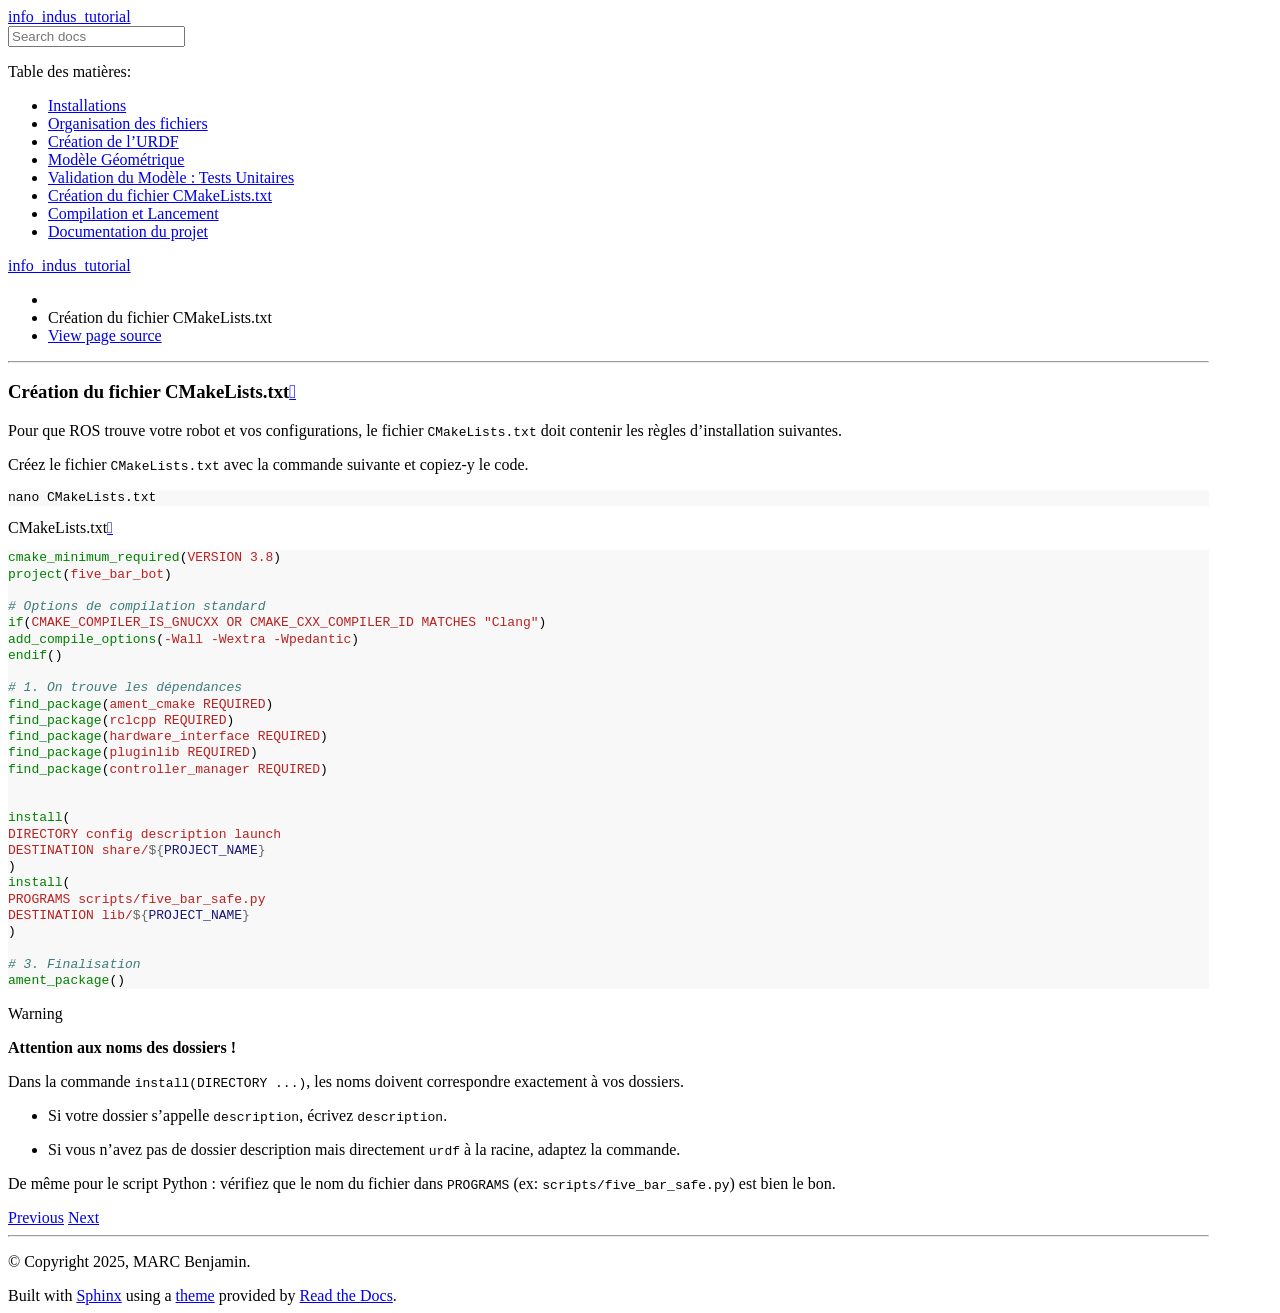
==== cmake.html @ c540a2cb "Update documentation" ====
<!DOCTYPE html>
<html class="writer-html5" lang="en" data-content_root="./">
<head>
  <meta charset="utf-8" /><meta name="viewport" content="width=device-width, initial-scale=1" />

  <meta name="viewport" content="width=device-width, initial-scale=1.0" />
  <title>Création du fichier CMakeLists.txt &mdash; info_indus_tutorial  documentation</title>
      <link rel="stylesheet" type="text/css" href="_static/pygments.css?v=b86133f3" />
      <link rel="stylesheet" type="text/css" href="_static/css/theme.css?v=e59714d7" />
      <link rel="stylesheet" type="text/css" href="_static/graphviz.css?v=4ae1632d" />
      <link rel="stylesheet" type="text/css" href="_static/copybutton.css?v=76b2166b" />
      <link rel="stylesheet" type="text/css" href="_static/sphinx-design.min.css?v=95c83b7e" />
      <link rel="stylesheet" type="text/css" href="_static/css/custom.css?v=814cb336" />

  
      <script src="_static/jquery.js?v=5d32c60e"></script>
      <script src="_static/_sphinx_javascript_frameworks_compat.js?v=2cd50e6c"></script>
      <script src="_static/documentation_options.js?v=5929fcd5"></script>
      <script src="_static/doctools.js?v=9bcbadda"></script>
      <script src="_static/sphinx_highlight.js?v=dc90522c"></script>
      <script src="_static/clipboard.min.js?v=a7894cd8"></script>
      <script src="_static/copybutton.js?v=30646c52"></script>
      <script src="_static/design-tabs.js?v=f930bc37"></script>
    <script src="_static/js/theme.js"></script>
    <link rel="index" title="Index" href="genindex.html" />
    <link rel="search" title="Search" href="search.html" />
    <link rel="next" title="Compilation et Lancement" href="compilation.html" />
    <link rel="prev" title="Validation du Modèle : Tests Unitaires" href="control.html" /> 
</head>

<body class="wy-body-for-nav"> 
  <div class="wy-grid-for-nav">
    <nav data-toggle="wy-nav-shift" class="wy-nav-side">
      <div class="wy-side-scroll">
        <div class="wy-side-nav-search" >

          
          
          <a href="index.html" class="icon icon-home">
            info_indus_tutorial
          </a>
<div role="search">
  <form id="rtd-search-form" class="wy-form" action="search.html" method="get">
    <input type="text" name="q" placeholder="Search docs" aria-label="Search docs" />
    <input type="hidden" name="check_keywords" value="yes" />
    <input type="hidden" name="area" value="default" />
  </form>
</div>
        </div><div class="wy-menu wy-menu-vertical" data-spy="affix" role="navigation" aria-label="Navigation menu">
              <p class="caption" role="heading"><span class="caption-text">Table des matières:</span></p>
<ul class="current">
<li class="toctree-l1"><a class="reference internal" href="installations.html">Installations</a></li>
<li class="toctree-l1"><a class="reference internal" href="organisation.html">Organisation des fichiers</a></li>
<li class="toctree-l1"><a class="reference internal" href="urdf.html">Création de l’URDF</a></li>
<li class="toctree-l1"><a class="reference internal" href="simulation.html">Modèle Géométrique</a></li>
<li class="toctree-l1"><a class="reference internal" href="control.html">Validation du Modèle : Tests Unitaires</a></li>
<li class="toctree-l1 current"><a class="current reference internal" href="#">Création du fichier CMakeLists.txt</a></li>
<li class="toctree-l1"><a class="reference internal" href="compilation.html">Compilation et Lancement</a></li>
<li class="toctree-l1"><a class="reference internal" href="contribuer.html">Documentation du projet</a></li>
</ul>

        </div>
      </div>
    </nav>

    <section data-toggle="wy-nav-shift" class="wy-nav-content-wrap"><nav class="wy-nav-top" aria-label="Mobile navigation menu" >
          <i data-toggle="wy-nav-top" class="fa fa-bars"></i>
          <a href="index.html">info_indus_tutorial</a>
      </nav>

      <div class="wy-nav-content">
        <div class="rst-content">
          <div role="navigation" aria-label="Page navigation">
  <ul class="wy-breadcrumbs">
      <li><a href="index.html" class="icon icon-home" aria-label="Home"></a></li>
      <li class="breadcrumb-item active">Création du fichier CMakeLists.txt</li>
      <li class="wy-breadcrumbs-aside">
            <a href="_sources/cmake.rst.txt" rel="nofollow"> View page source</a>
      </li>
  </ul>
  <hr/>
</div>
          <div role="main" class="document" itemscope="itemscope" itemtype="http://schema.org/Article">
           <div itemprop="articleBody">
             
  <section id="creation-du-fichier-cmakelists-txt">
<h1>Création du fichier CMakeLists.txt<a class="headerlink" href="#creation-du-fichier-cmakelists-txt" title="Link to this heading"></a></h1>
<p>Pour que ROS trouve votre robot et vos configurations, le fichier <code class="docutils literal notranslate"><span class="pre">CMakeLists.txt</span></code> doit contenir les règles d’installation suivantes.</p>
<p>Créez le fichier <code class="docutils literal notranslate"><span class="pre">CMakeLists.txt</span></code> avec la commande suivante et copiez-y le code.</p>
<div class="highlight-bash notranslate"><div class="highlight"><pre><span></span>nano<span class="w"> </span>CMakeLists.txt
</pre></div>
</div>
<div class="literal-block-wrapper docutils container" id="id1">
<div class="code-block-caption"><span class="caption-text">CMakeLists.txt</span><a class="headerlink" href="#id1" title="Link to this code"></a></div>
<div class="highlight-cmake notranslate"><div class="highlight"><pre><span></span><span class="nb">cmake_minimum_required</span><span class="p">(</span><span class="s">VERSION</span><span class="w"> </span><span class="s">3.8</span><span class="p">)</span>
<span class="nb">project</span><span class="p">(</span><span class="s">five_bar_bot</span><span class="p">)</span>

<span class="c"># Options de compilation standard</span>
<span class="nb">if</span><span class="p">(</span><span class="s">CMAKE_COMPILER_IS_GNUCXX</span><span class="w"> </span><span class="s">OR</span><span class="w"> </span><span class="s">CMAKE_CXX_COMPILER_ID</span><span class="w"> </span><span class="s">MATCHES</span><span class="w"> </span><span class="s2">&quot;Clang&quot;</span><span class="p">)</span>
<span class="nb">add_compile_options</span><span class="p">(</span><span class="s">-Wall</span><span class="w"> </span><span class="s">-Wextra</span><span class="w"> </span><span class="s">-Wpedantic</span><span class="p">)</span>
<span class="nb">endif</span><span class="p">()</span>

<span class="c"># 1. On trouve les dépendances</span>
<span class="nb">find_package</span><span class="p">(</span><span class="s">ament_cmake</span><span class="w"> </span><span class="s">REQUIRED</span><span class="p">)</span>
<span class="nb">find_package</span><span class="p">(</span><span class="s">rclcpp</span><span class="w"> </span><span class="s">REQUIRED</span><span class="p">)</span>
<span class="nb">find_package</span><span class="p">(</span><span class="s">hardware_interface</span><span class="w"> </span><span class="s">REQUIRED</span><span class="p">)</span>
<span class="nb">find_package</span><span class="p">(</span><span class="s">pluginlib</span><span class="w"> </span><span class="s">REQUIRED</span><span class="p">)</span>
<span class="nb">find_package</span><span class="p">(</span><span class="s">controller_manager</span><span class="w"> </span><span class="s">REQUIRED</span><span class="p">)</span>


<span class="nb">install</span><span class="p">(</span>
<span class="s">DIRECTORY</span><span class="w"> </span><span class="s">config</span><span class="w"> </span><span class="s">description</span><span class="w"> </span><span class="s">launch</span>
<span class="s">DESTINATION</span><span class="w"> </span><span class="s">share/</span><span class="o">${</span><span class="nv">PROJECT_NAME</span><span class="o">}</span>
<span class="p">)</span>
<span class="nb">install</span><span class="p">(</span>
<span class="s">PROGRAMS</span><span class="w"> </span><span class="s">scripts/five_bar_safe.py</span>
<span class="s">DESTINATION</span><span class="w"> </span><span class="s">lib/</span><span class="o">${</span><span class="nv">PROJECT_NAME</span><span class="o">}</span>
<span class="p">)</span>

<span class="c"># 3. Finalisation</span>
<span class="nb">ament_package</span><span class="p">()</span>
</pre></div>
</div>
</div>
<div class="admonition warning">
<p class="admonition-title">Warning</p>
<p><strong>Attention aux noms des dossiers !</strong></p>
<p>Dans la commande <code class="docutils literal notranslate"><span class="pre">install(DIRECTORY</span> <span class="pre">...)</span></code>, les noms doivent correspondre exactement à vos dossiers.</p>
<ul class="simple">
<li><p>Si votre dossier s’appelle <code class="docutils literal notranslate"><span class="pre">description</span></code>, écrivez <code class="docutils literal notranslate"><span class="pre">description</span></code>.</p></li>
<li><p>Si vous n’avez pas de dossier description mais directement <code class="docutils literal notranslate"><span class="pre">urdf</span></code> à la racine, adaptez la commande.</p></li>
</ul>
<p>De même pour le script Python : vérifiez que le nom du fichier dans <code class="docutils literal notranslate"><span class="pre">PROGRAMS</span></code> (ex: <code class="docutils literal notranslate"><span class="pre">scripts/five_bar_safe.py</span></code>) est bien le bon.</p>
</div>
</section>


           </div>
          </div>
          <footer><div class="rst-footer-buttons" role="navigation" aria-label="Footer">
        <a href="control.html" class="btn btn-neutral float-left" title="Validation du Modèle : Tests Unitaires" accesskey="p" rel="prev"><span class="fa fa-arrow-circle-left" aria-hidden="true"></span> Previous</a>
        <a href="compilation.html" class="btn btn-neutral float-right" title="Compilation et Lancement" accesskey="n" rel="next">Next <span class="fa fa-arrow-circle-right" aria-hidden="true"></span></a>
    </div>

  <hr/>

  <div role="contentinfo">
    <p>&#169; Copyright 2025, MARC Benjamin.</p>
  </div>

  Built with <a href="https://www.sphinx-doc.org/">Sphinx</a> using a
    <a href="https://github.com/readthedocs/sphinx_rtd_theme">theme</a>
    provided by <a href="https://readthedocs.org">Read the Docs</a>.
   

</footer>
        </div>
      </div>
    </section>
  </div>
  <script>
      jQuery(function () {
          SphinxRtdTheme.Navigation.enable(true);
      });
  </script> 

</body>
</html>
---- _static/pygments.css ----
pre { line-height: 125%; }
td.linenos .normal { color: inherit; background-color: transparent; padding-left: 5px; padding-right: 5px; }
span.linenos { color: inherit; background-color: transparent; padding-left: 5px; padding-right: 5px; }
td.linenos .special { color: #000000; background-color: #ffffc0; padding-left: 5px; padding-right: 5px; }
span.linenos.special { color: #000000; background-color: #ffffc0; padding-left: 5px; padding-right: 5px; }
.highlight .hll { background-color: #ffffcc }
.highlight { background: #f8f8f8; }
.highlight .c { color: #3D7B7B; font-style: italic } /* Comment */
.highlight .err { border: 1px solid #F00 } /* Error */
.highlight .k { color: #008000; font-weight: bold } /* Keyword */
.highlight .o { color: #666 } /* Operator */
.highlight .ch { color: #3D7B7B; font-style: italic } /* Comment.Hashbang */
.highlight .cm { color: #3D7B7B; font-style: italic } /* Comment.Multiline */
.highlight .cp { color: #9C6500 } /* Comment.Preproc */
.highlight .cpf { color: #3D7B7B; font-style: italic } /* Comment.PreprocFile */
.highlight .c1 { color: #3D7B7B; font-style: italic } /* Comment.Single */
.highlight .cs { color: #3D7B7B; font-style: italic } /* Comment.Special */
.highlight .gd { color: #A00000 } /* Generic.Deleted */
.highlight .ge { font-style: italic } /* Generic.Emph */
.highlight .ges { font-weight: bold; font-style: italic } /* Generic.EmphStrong */
.highlight .gr { color: #E40000 } /* Generic.Error */
.highlight .gh { color: #000080; font-weight: bold } /* Generic.Heading */
.highlight .gi { color: #008400 } /* Generic.Inserted */
.highlight .go { color: #717171 } /* Generic.Output */
.highlight .gp { color: #000080; font-weight: bold } /* Generic.Prompt */
.highlight .gs { font-weight: bold } /* Generic.Strong */
.highlight .gu { color: #800080; font-weight: bold } /* Generic.Subheading */
.highlight .gt { color: #04D } /* Generic.Traceback */
.highlight .kc { color: #008000; font-weight: bold } /* Keyword.Constant */
.highlight .kd { color: #008000; font-weight: bold } /* Keyword.Declaration */
.highlight .kn { color: #008000; font-weight: bold } /* Keyword.Namespace */
.highlight .kp { color: #008000 } /* Keyword.Pseudo */
.highlight .kr { color: #008000; font-weight: bold } /* Keyword.Reserved */
.highlight .kt { color: #B00040 } /* Keyword.Type */
.highlight .m { color: #666 } /* Literal.Number */
.highlight .s { color: #BA2121 } /* Literal.String */
.highlight .na { color: #687822 } /* Name.Attribute */
.highlight .nb { color: #008000 } /* Name.Builtin */
.highlight .nc { color: #00F; font-weight: bold } /* Name.Class */
.highlight .no { color: #800 } /* Name.Constant */
.highlight .nd { color: #A2F } /* Name.Decorator */
.highlight .ni { color: #717171; font-weight: bold } /* Name.Entity */
.highlight .ne { color: #CB3F38; font-weight: bold } /* Name.Exception */
.highlight .nf { color: #00F } /* Name.Function */
.highlight .nl { color: #767600 } /* Name.Label */
.highlight .nn { color: #00F; font-weight: bold } /* Name.Namespace */
.highlight .nt { color: #008000; font-weight: bold } /* Name.Tag */
.highlight .nv { color: #19177C } /* Name.Variable */
.highlight .ow { color: #A2F; font-weight: bold } /* Operator.Word */
.highlight .w { color: #BBB } /* Text.Whitespace */
.highlight .mb { color: #666 } /* Literal.Number.Bin */
.highlight .mf { color: #666 } /* Literal.Number.Float */
.highlight .mh { color: #666 } /* Literal.Number.Hex */
.highlight .mi { color: #666 } /* Literal.Number.Integer */
.highlight .mo { color: #666 } /* Literal.Number.Oct */
.highlight .sa { color: #BA2121 } /* Literal.String.Affix */
.highlight .sb { color: #BA2121 } /* Literal.String.Backtick */
.highlight .sc { color: #BA2121 } /* Literal.String.Char */
.highlight .dl { color: #BA2121 } /* Literal.String.Delimiter */
.highlight .sd { color: #BA2121; font-style: italic } /* Literal.String.Doc */
.highlight .s2 { color: #BA2121 } /* Literal.String.Double */
.highlight .se { color: #AA5D1F; font-weight: bold } /* Literal.String.Escape */
.highlight .sh { color: #BA2121 } /* Literal.String.Heredoc */
.highlight .si { color: #A45A77; font-weight: bold } /* Literal.String.Interpol */
.highlight .sx { color: #008000 } /* Literal.String.Other */
.highlight .sr { color: #A45A77 } /* Literal.String.Regex */
.highlight .s1 { color: #BA2121 } /* Literal.String.Single */
.highlight .ss { color: #19177C } /* Literal.String.Symbol */
.highlight .bp { color: #008000 } /* Name.Builtin.Pseudo */
.highlight .fm { color: #00F } /* Name.Function.Magic */
.highlight .vc { color: #19177C } /* Name.Variable.Class */
.highlight .vg { color: #19177C } /* Name.Variable.Global */
.highlight .vi { color: #19177C } /* Name.Variable.Instance */
.highlight .vm { color: #19177C } /* Name.Variable.Magic */
.highlight .il { color: #666 } /* Literal.Number.Integer.Long */
---- _static/graphviz.css ----
/*
 * Sphinx stylesheet -- graphviz extension.
 */

img.graphviz {
    border: 0;
    max-width: 100%;
}

object.graphviz {
    max-width: 100%;
}
---- _static/copybutton.css ----
/* Copy buttons */
button.copybtn {
    position: absolute;
    display: flex;
    top: .3em;
    right: .3em;
    width: 1.7em;
    height: 1.7em;
	opacity: 0;
    transition: opacity 0.3s, border .3s, background-color .3s;
    user-select: none;
    padding: 0;
    border: none;
    outline: none;
    border-radius: 0.4em;
    /* The colors that GitHub uses */
    border: #1b1f2426 1px solid;
    background-color: #f6f8fa;
    color: #57606a;
}

button.copybtn.success {
    border-color: #22863a;
    color: #22863a;
}

button.copybtn svg {
    stroke: currentColor;
    width: 1.5em;
    height: 1.5em;
    padding: 0.1em;
}

div.highlight  {
    position: relative;
}

/* Show the copybutton */
.highlight:hover button.copybtn, button.copybtn.success {
	opacity: 1;
}

.highlight button.copybtn:hover {
    background-color: rgb(235, 235, 235);
}

.highlight button.copybtn:active {
    background-color: rgb(187, 187, 187);
}

/**
 * A minimal CSS-only tooltip copied from:
 *   https://codepen.io/mildrenben/pen/rVBrpK
 *
 * To use, write HTML like the following:
 *
 * <p class="o-tooltip--left" data-tooltip="Hey">Short</p>
 */
 .o-tooltip--left {
  position: relative;
 }

 .o-tooltip--left:after {
    opacity: 0;
    visibility: hidden;
    position: absolute;
    content: attr(data-tooltip);
    padding: .2em;
    font-size: .8em;
    left: -.2em;
    background: grey;
    color: white;
    white-space: nowrap;
    z-index: 2;
    border-radius: 2px;
    transform: translateX(-102%) translateY(0);
    transition: opacity 0.2s cubic-bezier(0.64, 0.09, 0.08, 1), transform 0.2s cubic-bezier(0.64, 0.09, 0.08, 1);
}

.o-tooltip--left:hover:after {
    display: block;
    opacity: 1;
    visibility: visible;
    transform: translateX(-100%) translateY(0);
    transition: opacity 0.2s cubic-bezier(0.64, 0.09, 0.08, 1), transform 0.2s cubic-bezier(0.64, 0.09, 0.08, 1);
    transition-delay: .5s;
}

/* By default the copy button shouldn't show up when printing a page */
@media print {
    button.copybtn {
        display: none;
    }
}
---- _static/css/custom.css ----
/* Force line wraping in code instead of horizontal scrolling */
pre {
    white-space: pre-wrap !important;
    word-break: break-all;
}

/* Add the possibility to underline text */
.underline {
    text-decoration: underline;
}

/* This allows the content to use most of the screen */
@media (min-width: 1200px) {
    .wy-nav-content {
        max-width: 95%;
        /* This allows the content to use most of the screen */
    }
}

/** Allow caption from toctree to wrap nicely in sidebar */
.wy-menu .caption-text {
    white-space: normal;
    word-wrap: break-word;
    overflow-wrap: break-word;
    line-height: 1.1;
    /* Increase line height to prevent overlap */
    display: block;
    /* Ensure the element takes up full width */
}
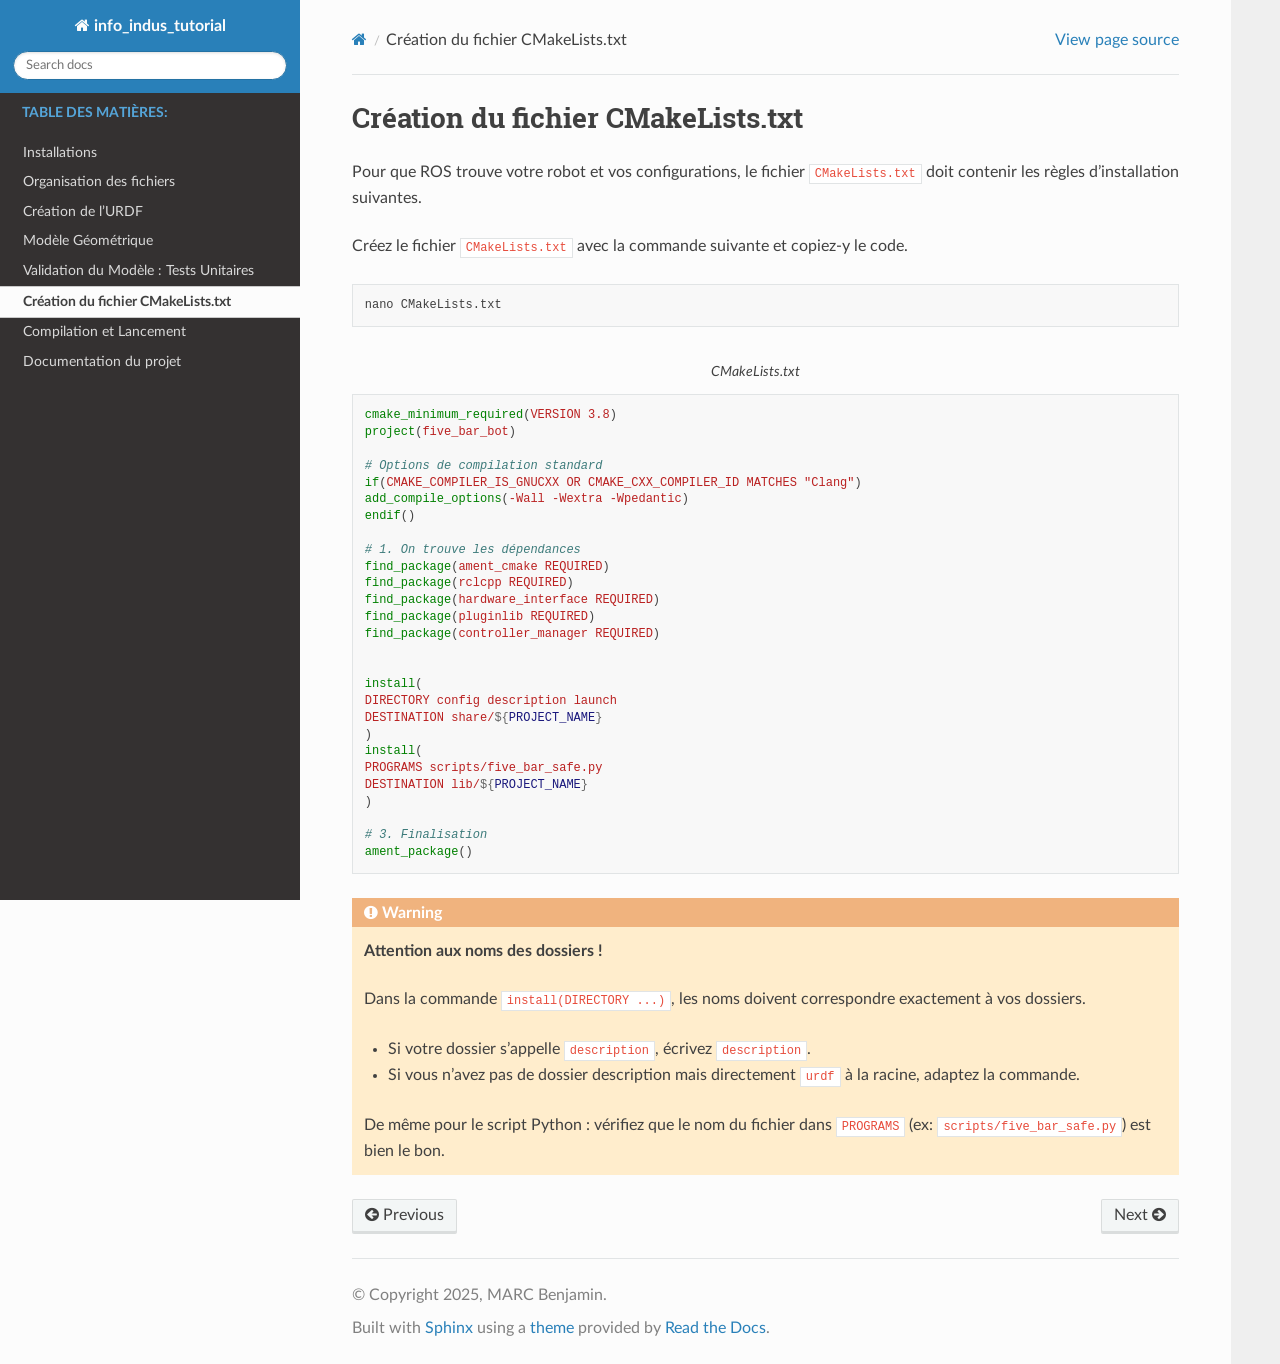
==== commit f1e3132e: "Update documentation" ====
--- a/cmake.html
+++ b/cmake.html
@@ -8,7 +8,7 @@
   <meta name="viewport" content="width=device-width, initial-scale=1.0" />
   <title>Création du fichier CMakeLists.txt &mdash; info_indus_tutorial  documentation</title>
       <link rel="stylesheet" type="text/css" href="_static/pygments.css?v=b86133f3" />
-      <link rel="stylesheet" type="text/css" href="_static/css/theme.css?v=e59714d7" />
+      <link rel="stylesheet" type="text/css" href="_static/css/theme.css?v=9edc463e" />
       <link rel="stylesheet" type="text/css" href="_static/graphviz.css?v=4ae1632d" />
       <link rel="stylesheet" type="text/css" href="_static/copybutton.css?v=76b2166b" />
       <link rel="stylesheet" type="text/css" href="_static/sphinx-design.min.css?v=95c83b7e" />
--- a/_static/css/theme.css
+++ b/_static/css/theme.css
@@ -0,0 +1,4 @@
+html{box-sizing:border-box}*,:after,:before{box-sizing:inherit}article,aside,details,figcaption,figure,footer,header,hgroup,nav,section{display:block}audio,canvas,video{display:inline-block;*display:inline;*zoom:1}[hidden],audio:not([controls]){display:none}*{-webkit-box-sizing:border-box;-moz-box-sizing:border-box;box-sizing:border-box}html{font-size:100%;-webkit-text-size-adjust:100%;-ms-text-size-adjust:100%}body{margin:0}a:active,a:hover{outline:0}abbr[title]{border-bottom:1px dotted}b,strong{font-weight:700}blockquote{margin:0}dfn{font-style:italic}ins{background:#ff9;text-decoration:none}ins,mark{color:#000}mark{background:#ff0;font-style:italic;font-weight:700}.rst-content code,.rst-content tt,code,kbd,pre,samp{font-family:monospace,serif;_font-family:courier new,monospace;font-size:1em}pre{white-space:pre}q{quotes:none}q:after,q:before{content:"";content:none}small{font-size:85%}sub,sup{font-size:75%;line-height:0;position:relative;vertical-align:baseline}sup{top:-.5em}sub{bottom:-.25em}dl,ol,ul{margin:0;padding:0;list-style:none;list-style-image:none}li{list-style:none}dd{margin:0}img{border:0;-ms-interpolation-mode:bicubic;vertical-align:middle;max-width:100%}svg:not(:root){overflow:hidden}figure,form{margin:0}label{cursor:pointer}button,input,select,textarea{font-size:100%;margin:0;vertical-align:baseline;*vertical-align:middle}button,input{line-height:normal}button,input[type=button],input[type=reset],input[type=submit]{cursor:pointer;-webkit-appearance:button;*overflow:visible}button[disabled],input[disabled]{cursor:default}input[type=search]{-webkit-appearance:textfield;-moz-box-sizing:content-box;-webkit-box-sizing:content-box;box-sizing:content-box}textarea{resize:vertical}table{border-collapse:collapse;border-spacing:0}td{vertical-align:top}.chromeframe{margin:.2em 0;background:#ccc;color:#000;padding:.2em 0}.ir{display:block;border:0;text-indent:-999em;overflow:hidden;background-color:transparent;background-repeat:no-repeat;text-align:left;direction:ltr;*line-height:0}.ir br{display:none}.hidden{display:none!important;visibility:hidden}.visuallyhidden{border:0;clip:rect(0 0 0 0);height:1px;margin:-1px;overflow:hidden;padding:0;position:absolute;width:1px}.visuallyhidden.focusable:active,.visuallyhidden.focusable:focus{clip:auto;height:auto;margin:0;overflow:visible;position:static;width:auto}.invisible{visibility:hidden}.relative{position:relative}big,small{font-size:100%}@media print{body,html,section{background:none!important}*{box-shadow:none!important;text-shadow:none!important;filter:none!important;-ms-filter:none!important}a,a:visited{text-decoration:underline}.ir a:after,a[href^="#"]:after,a[href^="javascript:"]:after{content:""}blockquote,pre{page-break-inside:avoid}thead{display:table-header-group}img,tr{page-break-inside:avoid}img{max-width:100%!important}@page{margin:.5cm}.rst-content .toctree-wrapper>p.caption,h2,h3,p{orphans:3;widows:3}.rst-content .toctree-wrapper>p.caption,h2,h3{page-break-after:avoid}}.btn,.fa:before,.icon:before,.rst-content .admonition,.rst-content .admonition-title:before,.rst-content .admonition-todo,.rst-content .attention,.rst-content .caution,.rst-content .code-block-caption .headerlink:before,.rst-content .danger,.rst-content .eqno .headerlink:before,.rst-content .error,.rst-content .hint,.rst-content .important,.rst-content .note,.rst-content .seealso,.rst-content .tip,.rst-content .warning,.rst-content code.download span:first-child:before,.rst-content dl dt .headerlink:before,.rst-content h1 .headerlink:before,.rst-content h2 .headerlink:before,.rst-content h3 .headerlink:before,.rst-content h4 .headerlink:before,.rst-content h5 .headerlink:before,.rst-content h6 .headerlink:before,.rst-content p.caption .headerlink:before,.rst-content p .headerlink:before,.rst-content table>caption .headerlink:before,.rst-content tt.download span:first-child:before,.wy-alert,.wy-dropdown .caret:before,.wy-inline-validate.wy-inline-validate-danger .wy-input-context:before,.wy-inline-validate.wy-inline-validate-info .wy-input-context:before,.wy-inline-validate.wy-inline-validate-success .wy-input-context:before,.wy-inline-validate.wy-inline-validate-warning .wy-input-context:before,.wy-menu-vertical li.current>a button.toctree-expand:before,.wy-menu-vertical li.on a button.toctree-expand:before,.wy-menu-vertical li button.toctree-expand:before,input[type=color],input[type=date],input[type=datetime-local],input[type=datetime],input[type=email],input[type=month],input[type=number],input[type=password],input[type=search],input[type=tel],input[type=text],input[type=time],input[type=url],input[type=week],select,textarea{-webkit-font-smoothing:antialiased}.clearfix{*zoom:1}.clearfix:after,.clearfix:before{display:table;content:""}.clearfix:after{clear:both}/*!
+ *  Font Awesome 4.7.0 by @davegandy - http://fontawesome.io - @fontawesome
+ *  License - http://fontawesome.io/license (Font: SIL OFL 1.1, CSS: MIT License)
+ */@font-face{font-family:FontAwesome;src:url(fonts/fontawesome-webfont.eot?674f50d287a8c48dc19ba404d20fe713);src:url(fonts/fontawesome-webfont.eot?674f50d287a8c48dc19ba404d20fe713?#iefix&v=4.7.0) format("embedded-opentype"),url(fonts/fontawesome-webfont.woff2?af7ae505a9eed503f8b8e6982036873e) format("woff2"),url(fonts/fontawesome-webfont.woff?fee66e712a8a08eef5805a46892932ad) format("woff"),url(fonts/fontawesome-webfont.ttf?b06871f281fee6b241d60582ae9369b9) format("truetype"),url(fonts/fontawesome-webfont.svg?912ec66d7572ff821749319396470bde#fontawesomeregular) format("svg");font-weight:400;font-style:normal}.fa,.icon,.rst-content .admonition-title,.rst-content .code-block-caption .headerlink,.rst-content .eqno .headerlink,.rst-content code.download span:first-child,.rst-content dl dt .headerlink,.rst-content h1 .headerlink,.rst-content h2 .headerlink,.rst-content h3 .headerlink,.rst-content h4 .headerlink,.rst-content h5 .headerlink,.rst-content h6 .headerlink,.rst-content p.caption .headerlink,.rst-content p .headerlink,.rst-content table>caption .headerlink,.rst-content tt.download span:first-child,.wy-menu-vertical li.current>a button.toctree-expand,.wy-menu-vertical li.on a button.toctree-expand,.wy-menu-vertical li button.toctree-expand{display:inline-block;font:normal normal normal 14px/1 FontAwesome;font-size:inherit;text-rendering:auto;-webkit-font-smoothing:antialiased;-moz-osx-font-smoothing:grayscale}.fa-lg{font-size:1.33333em;line-height:.75em;vertical-align:-15%}.fa-2x{font-size:2em}.fa-3x{font-size:3em}.fa-4x{font-size:4em}.fa-5x{font-size:5em}.fa-fw{width:1.28571em;text-align:center}.fa-ul{padding-left:0;margin-left:2.14286em;list-style-type:none}.fa-ul>li{position:relative}.fa-li{position:absolute;left:-2.14286em;width:2.14286em;top:.14286em;text-align:center}.fa-li.fa-lg{left:-1.85714em}.fa-border{padding:.2em .25em .15em;border:.08em solid #eee;border-radius:.1em}.fa-pull-left{float:left}.fa-pull-right{float:right}.fa-pull-left.icon,.fa.fa-pull-left,.rst-content .code-block-caption .fa-pull-left.headerlink,.rst-content .eqno .fa-pull-left.headerlink,.rst-content .fa-pull-left.admonition-title,.rst-content code.download span.fa-pull-left:first-child,.rst-content dl dt .fa-pull-left.headerlink,.rst-content h1 .fa-pull-left.headerlink,.rst-content h2 .fa-pull-left.headerlink,.rst-content h3 .fa-pull-left.headerlink,.rst-content h4 .fa-pull-left.headerlink,.rst-content h5 .fa-pull-left.headerlink,.rst-content h6 .fa-pull-left.headerlink,.rst-content p .fa-pull-left.headerlink,.rst-content table>caption .fa-pull-left.headerlink,.rst-content tt.download span.fa-pull-left:first-child,.wy-menu-vertical li.current>a button.fa-pull-left.toctree-expand,.wy-menu-vertical li.on a button.fa-pull-left.toctree-expand,.wy-menu-vertical li button.fa-pull-left.toctree-expand{margin-right:.3em}.fa-pull-right.icon,.fa.fa-pull-right,.rst-content .code-block-caption .fa-pull-right.headerlink,.rst-content .eqno .fa-pull-right.headerlink,.rst-content .fa-pull-right.admonition-title,.rst-content code.download span.fa-pull-right:first-child,.rst-content dl dt .fa-pull-right.headerlink,.rst-content h1 .fa-pull-right.headerlink,.rst-content h2 .fa-pull-right.headerlink,.rst-content h3 .fa-pull-right.headerlink,.rst-content h4 .fa-pull-right.headerlink,.rst-content h5 .fa-pull-right.headerlink,.rst-content h6 .fa-pull-right.headerlink,.rst-content p .fa-pull-right.headerlink,.rst-content table>caption .fa-pull-right.headerlink,.rst-content tt.download span.fa-pull-right:first-child,.wy-menu-vertical li.current>a button.fa-pull-right.toctree-expand,.wy-menu-vertical li.on a button.fa-pull-right.toctree-expand,.wy-menu-vertical li button.fa-pull-right.toctree-expand{margin-left:.3em}.pull-right{float:right}.pull-left{float:left}.fa.pull-left,.pull-left.icon,.rst-content .code-block-caption .pull-left.headerlink,.rst-content .eqno .pull-left.headerlink,.rst-content .pull-left.admonition-title,.rst-content code.download span.pull-left:first-child,.rst-content dl dt .pull-left.headerlink,.rst-content h1 .pull-left.headerlink,.rst-content h2 .pull-left.headerlink,.rst-content h3 .pull-left.headerlink,.rst-content h4 .pull-left.headerlink,.rst-content h5 .pull-left.headerlink,.rst-content h6 .pull-left.headerlink,.rst-content p .pull-left.headerlink,.rst-content table>caption .pull-left.headerlink,.rst-content tt.download span.pull-left:first-child,.wy-menu-vertical li.current>a button.pull-left.toctree-expand,.wy-menu-vertical li.on a button.pull-left.toctree-expand,.wy-menu-vertical li button.pull-left.toctree-expand{margin-right:.3em}.fa.pull-right,.pull-right.icon,.rst-content .code-block-caption .pull-right.headerlink,.rst-content .eqno .pull-right.headerlink,.rst-content .pull-right.admonition-title,.rst-content code.download span.pull-right:first-child,.rst-content dl dt .pull-right.headerlink,.rst-content h1 .pull-right.headerlink,.rst-content h2 .pull-right.headerlink,.rst-content h3 .pull-right.headerlink,.rst-content h4 .pull-right.headerlink,.rst-content h5 .pull-right.headerlink,.rst-content h6 .pull-right.headerlink,.rst-content p .pull-right.headerlink,.rst-content table>caption .pull-right.headerlink,.rst-content tt.download span.pull-right:first-child,.wy-menu-vertical li.current>a button.pull-right.toctree-expand,.wy-menu-vertical li.on a button.pull-right.toctree-expand,.wy-menu-vertical li button.pull-right.toctree-expand{margin-left:.3em}.fa-spin{-webkit-animation:fa-spin 2s linear infinite;animation:fa-spin 2s linear infinite}.fa-pulse{-webkit-animation:fa-spin 1s steps(8) infinite;animation:fa-spin 1s steps(8) infinite}@-webkit-keyframes fa-spin{0%{-webkit-transform:rotate(0deg);transform:rotate(0deg)}to{-webkit-transform:rotate(359deg);transform:rotate(359deg)}}@keyframes fa-spin{0%{-webkit-transform:rotate(0deg);transform:rotate(0deg)}to{-webkit-transform:rotate(359deg);transform:rotate(359deg)}}.fa-rotate-90{-ms-filter:"progid:DXImageTransform.Microsoft.BasicImage(rotation=1)";-webkit-transform:rotate(90deg);-ms-transform:rotate(90deg);transform:rotate(90deg)}.fa-rotate-180{-ms-filter:"progid:DXImageTransform.Microsoft.BasicImage(rotation=2)";-webkit-transform:rotate(180deg);-ms-transform:rotate(180deg);transform:rotate(180deg)}.fa-rotate-270{-ms-filter:"progid:DXImageTransform.Microsoft.BasicImage(rotation=3)";-webkit-transform:rotate(270deg);-ms-transform:rotate(270deg);transform:rotate(270deg)}.fa-flip-horizontal{-ms-filter:"progid:DXImageTransform.Microsoft.BasicImage(rotation=0, mirror=1)";-webkit-transform:scaleX(-1);-ms-transform:scaleX(-1);transform:scaleX(-1)}.fa-flip-vertical{-ms-filter:"progid:DXImageTransform.Microsoft.BasicImage(rotation=2, mirror=1)";-webkit-transform:scaleY(-1);-ms-transform:scaleY(-1);transform:scaleY(-1)}:root .fa-flip-horizontal,:root .fa-flip-vertical,:root .fa-rotate-90,:root .fa-rotate-180,:root .fa-rotate-270{filter:none}.fa-stack{position:relative;display:inline-block;width:2em;height:2em;line-height:2em;vertical-align:middle}.fa-stack-1x,.fa-stack-2x{position:absolute;left:0;width:100%;text-align:center}.fa-stack-1x{line-height:inherit}.fa-stack-2x{font-size:2em}.fa-inverse{color:#fff}.fa-glass:before{content:""}.fa-music:before{content:""}.fa-search:before,.icon-search:before{content:""}.fa-envelope-o:before{content:""}.fa-heart:before{content:""}.fa-star:before{content:""}.fa-star-o:before{content:""}.fa-user:before{content:""}.fa-film:before{content:""}.fa-th-large:before{content:""}.fa-th:before{content:""}.fa-th-list:before{content:""}.fa-check:before{content:""}.fa-close:before,.fa-remove:before,.fa-times:before{content:""}.fa-search-plus:before{content:""}.fa-search-minus:before{content:""}.fa-power-off:before{content:""}.fa-signal:before{content:""}.fa-cog:before,.fa-gear:before{content:""}.fa-trash-o:before{content:""}.fa-home:before,.icon-home:before{content:""}.fa-file-o:before{content:""}.fa-clock-o:before{content:""}.fa-road:before{content:""}.fa-download:before,.rst-content code.download span:first-child:before,.rst-content tt.download span:first-child:before{content:""}.fa-arrow-circle-o-down:before{content:""}.fa-arrow-circle-o-up:before{content:""}.fa-inbox:before{content:""}.fa-play-circle-o:before{content:""}.fa-repeat:before,.fa-rotate-right:before{content:""}.fa-refresh:before{content:""}.fa-list-alt:before{content:""}.fa-lock:before{content:""}.fa-flag:before{content:""}.fa-headphones:before{content:""}.fa-volume-off:before{content:""}.fa-volume-down:before{content:""}.fa-volume-up:before{content:""}.fa-qrcode:before{content:""}.fa-barcode:before{content:""}.fa-tag:before{content:""}.fa-tags:before{content:""}.fa-book:before,.icon-book:before{content:""}.fa-bookmark:before{content:""}.fa-print:before{content:""}.fa-camera:before{content:""}.fa-font:before{content:""}.fa-bold:before{content:""}.fa-italic:before{content:""}.fa-text-height:before{content:""}.fa-text-width:before{content:""}.fa-align-left:before{content:""}.fa-align-center:before{content:""}.fa-align-right:before{content:""}.fa-align-justify:before{content:""}.fa-list:before{content:""}.fa-dedent:before,.fa-outdent:before{content:""}.fa-indent:before{content:""}.fa-video-camera:before{content:""}.fa-image:before,.fa-photo:before,.fa-picture-o:before{content:""}.fa-pencil:before{content:""}.fa-map-marker:before{content:""}.fa-adjust:before{content:""}.fa-tint:before{content:""}.fa-edit:before,.fa-pencil-square-o:before{content:""}.fa-share-square-o:before{content:""}.fa-check-square-o:before{content:""}.fa-arrows:before{content:""}.fa-step-backward:before{content:""}.fa-fast-backward:before{content:""}.fa-backward:before{content:""}.fa-play:before{content:""}.fa-pause:before{content:""}.fa-stop:before{content:""}.fa-forward:before{content:""}.fa-fast-forward:before{content:""}.fa-step-forward:before{content:""}.fa-eject:before{content:""}.fa-chevron-left:before{content:""}.fa-chevron-right:before{content:""}.fa-plus-circle:before{content:""}.fa-minus-circle:before{content:""}.fa-times-circle:before,.wy-inline-validate.wy-inline-validate-danger .wy-input-context:before{content:""}.fa-check-circle:before,.wy-inline-validate.wy-inline-validate-success .wy-input-context:before{content:""}.fa-question-circle:before{content:""}.fa-info-circle:before{content:""}.fa-crosshairs:before{content:""}.fa-times-circle-o:before{content:""}.fa-check-circle-o:before{content:""}.fa-ban:before{content:""}.fa-arrow-left:before{content:""}.fa-arrow-right:before{content:""}.fa-arrow-up:before{content:""}.fa-arrow-down:before{content:""}.fa-mail-forward:before,.fa-share:before{content:""}.fa-expand:before{content:""}.fa-compress:before{content:""}.fa-plus:before{content:""}.fa-minus:before{content:""}.fa-asterisk:before{content:""}.fa-exclamation-circle:before,.rst-content .admonition-title:before,.wy-inline-validate.wy-inline-validate-info .wy-input-context:before,.wy-inline-validate.wy-inline-validate-warning .wy-input-context:before{content:""}.fa-gift:before{content:""}.fa-leaf:before{content:""}.fa-fire:before,.icon-fire:before{content:""}.fa-eye:before{content:""}.fa-eye-slash:before{content:""}.fa-exclamation-triangle:before,.fa-warning:before{content:""}.fa-plane:before{content:""}.fa-calendar:before{content:""}.fa-random:before{content:""}.fa-comment:before{content:""}.fa-magnet:before{content:""}.fa-chevron-up:before{content:""}.fa-chevron-down:before{content:""}.fa-retweet:before{content:""}.fa-shopping-cart:before{content:""}.fa-folder:before{content:""}.fa-folder-open:before{content:""}.fa-arrows-v:before{content:""}.fa-arrows-h:before{content:""}.fa-bar-chart-o:before,.fa-bar-chart:before{content:""}.fa-twitter-square:before{content:""}.fa-facebook-square:before{content:""}.fa-camera-retro:before{content:""}.fa-key:before{content:""}.fa-cogs:before,.fa-gears:before{content:""}.fa-comments:before{content:""}.fa-thumbs-o-up:before{content:""}.fa-thumbs-o-down:before{content:""}.fa-star-half:before{content:""}.fa-heart-o:before{content:""}.fa-sign-out:before{content:""}.fa-linkedin-square:before{content:""}.fa-thumb-tack:before{content:""}.fa-external-link:before{content:""}.fa-sign-in:before{content:""}.fa-trophy:before{content:""}.fa-github-square:before{content:""}.fa-upload:before{content:""}.fa-lemon-o:before{content:""}.fa-phone:before{content:""}.fa-square-o:before{content:""}.fa-bookmark-o:before{content:""}.fa-phone-square:before{content:""}.fa-twitter:before{content:""}.fa-facebook-f:before,.fa-facebook:before{content:""}.fa-github:before,.icon-github:before{content:""}.fa-unlock:before{content:""}.fa-credit-card:before{content:""}.fa-feed:before,.fa-rss:before{content:""}.fa-hdd-o:before{content:""}.fa-bullhorn:before{content:""}.fa-bell:before{content:""}.fa-certificate:before{content:""}.fa-hand-o-right:before{content:""}.fa-hand-o-left:before{content:""}.fa-hand-o-up:before{content:""}.fa-hand-o-down:before{content:""}.fa-arrow-circle-left:before,.icon-circle-arrow-left:before{content:""}.fa-arrow-circle-right:before,.icon-circle-arrow-right:before{content:""}.fa-arrow-circle-up:before{content:""}.fa-arrow-circle-down:before{content:""}.fa-globe:before{content:""}.fa-wrench:before{content:""}.fa-tasks:before{content:""}.fa-filter:before{content:""}.fa-briefcase:before{content:""}.fa-arrows-alt:before{content:""}.fa-group:before,.fa-users:before{content:""}.fa-chain:before,.fa-link:before,.icon-link:before{content:""}.fa-cloud:before{content:""}.fa-flask:before{content:""}.fa-cut:before,.fa-scissors:before{content:""}.fa-copy:before,.fa-files-o:before{content:""}.fa-paperclip:before{content:""}.fa-floppy-o:before,.fa-save:before{content:""}.fa-square:before{content:""}.fa-bars:before,.fa-navicon:before,.fa-reorder:before{content:""}.fa-list-ul:before{content:""}.fa-list-ol:before{content:""}.fa-strikethrough:before{content:""}.fa-underline:before{content:""}.fa-table:before{content:""}.fa-magic:before{content:""}.fa-truck:before{content:""}.fa-pinterest:before{content:""}.fa-pinterest-square:before{content:""}.fa-google-plus-square:before{content:""}.fa-google-plus:before{content:""}.fa-money:before{content:""}.fa-caret-down:before,.icon-caret-down:before,.wy-dropdown .caret:before{content:""}.fa-caret-up:before{content:""}.fa-caret-left:before{content:""}.fa-caret-right:before{content:""}.fa-columns:before{content:""}.fa-sort:before,.fa-unsorted:before{content:""}.fa-sort-desc:before,.fa-sort-down:before{content:""}.fa-sort-asc:before,.fa-sort-up:before{content:""}.fa-envelope:before{content:""}.fa-linkedin:before{content:""}.fa-rotate-left:before,.fa-undo:before{content:""}.fa-gavel:before,.fa-legal:before{content:""}.fa-dashboard:before,.fa-tachometer:before{content:""}.fa-comment-o:before{content:""}.fa-comments-o:before{content:""}.fa-bolt:before,.fa-flash:before{content:""}.fa-sitemap:before{content:""}.fa-umbrella:before{content:""}.fa-clipboard:before,.fa-paste:before{content:""}.fa-lightbulb-o:before{content:""}.fa-exchange:before{content:""}.fa-cloud-download:before{content:""}.fa-cloud-upload:before{content:""}.fa-user-md:before{content:""}.fa-stethoscope:before{content:""}.fa-suitcase:before{content:""}.fa-bell-o:before{content:""}.fa-coffee:before{content:""}.fa-cutlery:before{content:""}.fa-file-text-o:before{content:""}.fa-building-o:before{content:""}.fa-hospital-o:before{content:""}.fa-ambulance:before{content:""}.fa-medkit:before{content:""}.fa-fighter-jet:before{content:""}.fa-beer:before{content:""}.fa-h-square:before{content:""}.fa-plus-square:before{content:""}.fa-angle-double-left:before{content:""}.fa-angle-double-right:before{content:""}.fa-angle-double-up:before{content:""}.fa-angle-double-down:before{content:""}.fa-angle-left:before{content:""}.fa-angle-right:before{content:""}.fa-angle-up:before{content:""}.fa-angle-down:before{content:""}.fa-desktop:before{content:""}.fa-laptop:before{content:""}.fa-tablet:before{content:""}.fa-mobile-phone:before,.fa-mobile:before{content:""}.fa-circle-o:before{content:""}.fa-quote-left:before{content:""}.fa-quote-right:before{content:""}.fa-spinner:before{content:""}.fa-circle:before{content:""}.fa-mail-reply:before,.fa-reply:before{content:""}.fa-github-alt:before{content:""}.fa-folder-o:before{content:""}.fa-folder-open-o:before{content:""}.fa-smile-o:before{content:""}.fa-frown-o:before{content:""}.fa-meh-o:before{content:""}.fa-gamepad:before{content:""}.fa-keyboard-o:before{content:""}.fa-flag-o:before{content:""}.fa-flag-checkered:before{content:""}.fa-terminal:before{content:""}.fa-code:before{content:""}.fa-mail-reply-all:before,.fa-reply-all:before{content:""}.fa-star-half-empty:before,.fa-star-half-full:before,.fa-star-half-o:before{content:""}.fa-location-arrow:before{content:""}.fa-crop:before{content:""}.fa-code-fork:before{content:""}.fa-chain-broken:before,.fa-unlink:before{content:""}.fa-question:before{content:""}.fa-info:before{content:""}.fa-exclamation:before{content:""}.fa-superscript:before{content:""}.fa-subscript:before{content:""}.fa-eraser:before{content:""}.fa-puzzle-piece:before{content:""}.fa-microphone:before{content:""}.fa-microphone-slash:before{content:""}.fa-shield:before{content:""}.fa-calendar-o:before{content:""}.fa-fire-extinguisher:before{content:""}.fa-rocket:before{content:""}.fa-maxcdn:before{content:""}.fa-chevron-circle-left:before{content:""}.fa-chevron-circle-right:before{content:""}.fa-chevron-circle-up:before{content:""}.fa-chevron-circle-down:before{content:""}.fa-html5:before{content:""}.fa-css3:before{content:""}.fa-anchor:before{content:""}.fa-unlock-alt:before{content:""}.fa-bullseye:before{content:""}.fa-ellipsis-h:before{content:""}.fa-ellipsis-v:before{content:""}.fa-rss-square:before{content:""}.fa-play-circle:before{content:""}.fa-ticket:before{content:""}.fa-minus-square:before{content:""}.fa-minus-square-o:before,.wy-menu-vertical li.current>a button.toctree-expand:before,.wy-menu-vertical li.on a button.toctree-expand:before{content:""}.fa-level-up:before{content:""}.fa-level-down:before{content:""}.fa-check-square:before{content:""}.fa-pencil-square:before{content:""}.fa-external-link-square:before{content:""}.fa-share-square:before{content:""}.fa-compass:before{content:""}.fa-caret-square-o-down:before,.fa-toggle-down:before{content:""}.fa-caret-square-o-up:before,.fa-toggle-up:before{content:""}.fa-caret-square-o-right:before,.fa-toggle-right:before{content:""}.fa-eur:before,.fa-euro:before{content:""}.fa-gbp:before{content:""}.fa-dollar:before,.fa-usd:before{content:""}.fa-inr:before,.fa-rupee:before{content:""}.fa-cny:before,.fa-jpy:before,.fa-rmb:before,.fa-yen:before{content:""}.fa-rouble:before,.fa-rub:before,.fa-ruble:before{content:""}.fa-krw:before,.fa-won:before{content:""}.fa-bitcoin:before,.fa-btc:before{content:""}.fa-file:before{content:""}.fa-file-text:before{content:""}.fa-sort-alpha-asc:before{content:""}.fa-sort-alpha-desc:before{content:""}.fa-sort-amount-asc:before{content:""}.fa-sort-amount-desc:before{content:""}.fa-sort-numeric-asc:before{content:""}.fa-sort-numeric-desc:before{content:""}.fa-thumbs-up:before{content:""}.fa-thumbs-down:before{content:""}.fa-youtube-square:before{content:""}.fa-youtube:before{content:""}.fa-xing:before{content:""}.fa-xing-square:before{content:""}.fa-youtube-play:before{content:""}.fa-dropbox:before{content:""}.fa-stack-overflow:before{content:""}.fa-instagram:before{content:""}.fa-flickr:before{content:""}.fa-adn:before{content:""}.fa-bitbucket:before,.icon-bitbucket:before{content:""}.fa-bitbucket-square:before{content:""}.fa-tumblr:before{content:""}.fa-tumblr-square:before{content:""}.fa-long-arrow-down:before{content:""}.fa-long-arrow-up:before{content:""}.fa-long-arrow-left:before{content:""}.fa-long-arrow-right:before{content:""}.fa-apple:before{content:""}.fa-windows:before{content:""}.fa-android:before{content:""}.fa-linux:before{content:""}.fa-dribbble:before{content:""}.fa-skype:before{content:""}.fa-foursquare:before{content:""}.fa-trello:before{content:""}.fa-female:before{content:""}.fa-male:before{content:""}.fa-gittip:before,.fa-gratipay:before{content:""}.fa-sun-o:before{content:""}.fa-moon-o:before{content:""}.fa-archive:before{content:""}.fa-bug:before{content:""}.fa-vk:before{content:""}.fa-weibo:before{content:""}.fa-renren:before{content:""}.fa-pagelines:before{content:""}.fa-stack-exchange:before{content:""}.fa-arrow-circle-o-right:before{content:""}.fa-arrow-circle-o-left:before{content:""}.fa-caret-square-o-left:before,.fa-toggle-left:before{content:""}.fa-dot-circle-o:before{content:""}.fa-wheelchair:before{content:""}.fa-vimeo-square:before{content:""}.fa-try:before,.fa-turkish-lira:before{content:""}.fa-plus-square-o:before,.wy-menu-vertical li button.toctree-expand:before{content:""}.fa-space-shuttle:before{content:""}.fa-slack:before{content:""}.fa-envelope-square:before{content:""}.fa-wordpress:before{content:""}.fa-openid:before{content:""}.fa-bank:before,.fa-institution:before,.fa-university:before{content:""}.fa-graduation-cap:before,.fa-mortar-board:before{content:""}.fa-yahoo:before{content:""}.fa-google:before{content:""}.fa-reddit:before{content:""}.fa-reddit-square:before{content:""}.fa-stumbleupon-circle:before{content:""}.fa-stumbleupon:before{content:""}.fa-delicious:before{content:""}.fa-digg:before{content:""}.fa-pied-piper-pp:before{content:""}.fa-pied-piper-alt:before{content:""}.fa-drupal:before{content:""}.fa-joomla:before{content:""}.fa-language:before{content:""}.fa-fax:before{content:""}.fa-building:before{content:""}.fa-child:before{content:""}.fa-paw:before{content:""}.fa-spoon:before{content:""}.fa-cube:before{content:""}.fa-cubes:before{content:""}.fa-behance:before{content:""}.fa-behance-square:before{content:""}.fa-steam:before{content:""}.fa-steam-square:before{content:""}.fa-recycle:before{content:""}.fa-automobile:before,.fa-car:before{content:""}.fa-cab:before,.fa-taxi:before{content:""}.fa-tree:before{content:""}.fa-spotify:before{content:""}.fa-deviantart:before{content:""}.fa-soundcloud:before{content:""}.fa-database:before{content:""}.fa-file-pdf-o:before{content:""}.fa-file-word-o:before{content:""}.fa-file-excel-o:before{content:""}.fa-file-powerpoint-o:before{content:""}.fa-file-image-o:before,.fa-file-photo-o:before,.fa-file-picture-o:before{content:""}.fa-file-archive-o:before,.fa-file-zip-o:before{content:""}.fa-file-audio-o:before,.fa-file-sound-o:before{content:""}.fa-file-movie-o:before,.fa-file-video-o:before{content:""}.fa-file-code-o:before{content:""}.fa-vine:before{content:""}.fa-codepen:before{content:""}.fa-jsfiddle:before{content:""}.fa-life-bouy:before,.fa-life-buoy:before,.fa-life-ring:before,.fa-life-saver:before,.fa-support:before{content:""}.fa-circle-o-notch:before{content:""}.fa-ra:before,.fa-rebel:before,.fa-resistance:before{content:""}.fa-empire:before,.fa-ge:before{content:""}.fa-git-square:before{content:""}.fa-git:before{content:""}.fa-hacker-news:before,.fa-y-combinator-square:before,.fa-yc-square:before{content:""}.fa-tencent-weibo:before{content:""}.fa-qq:before{content:""}.fa-wechat:before,.fa-weixin:before{content:""}.fa-paper-plane:before,.fa-send:before{content:""}.fa-paper-plane-o:before,.fa-send-o:before{content:""}.fa-history:before{content:""}.fa-circle-thin:before{content:""}.fa-header:before{content:""}.fa-paragraph:before{content:""}.fa-sliders:before{content:""}.fa-share-alt:before{content:""}.fa-share-alt-square:before{content:""}.fa-bomb:before{content:""}.fa-futbol-o:before,.fa-soccer-ball-o:before{content:""}.fa-tty:before{content:""}.fa-binoculars:before{content:""}.fa-plug:before{content:""}.fa-slideshare:before{content:""}.fa-twitch:before{content:""}.fa-yelp:before{content:""}.fa-newspaper-o:before{content:""}.fa-wifi:before{content:""}.fa-calculator:before{content:""}.fa-paypal:before{content:""}.fa-google-wallet:before{content:""}.fa-cc-visa:before{content:""}.fa-cc-mastercard:before{content:""}.fa-cc-discover:before{content:""}.fa-cc-amex:before{content:""}.fa-cc-paypal:before{content:""}.fa-cc-stripe:before{content:""}.fa-bell-slash:before{content:""}.fa-bell-slash-o:before{content:""}.fa-trash:before{content:""}.fa-copyright:before{content:""}.fa-at:before{content:""}.fa-eyedropper:before{content:""}.fa-paint-brush:before{content:""}.fa-birthday-cake:before{content:""}.fa-area-chart:before{content:""}.fa-pie-chart:before{content:""}.fa-line-chart:before{content:""}.fa-lastfm:before{content:""}.fa-lastfm-square:before{content:""}.fa-toggle-off:before{content:""}.fa-toggle-on:before{content:""}.fa-bicycle:before{content:""}.fa-bus:before{content:""}.fa-ioxhost:before{content:""}.fa-angellist:before{content:""}.fa-cc:before{content:""}.fa-ils:before,.fa-shekel:before,.fa-sheqel:before{content:""}.fa-meanpath:before{content:""}.fa-buysellads:before{content:""}.fa-connectdevelop:before{content:""}.fa-dashcube:before{content:""}.fa-forumbee:before{content:""}.fa-leanpub:before{content:""}.fa-sellsy:before{content:""}.fa-shirtsinbulk:before{content:""}.fa-simplybuilt:before{content:""}.fa-skyatlas:before{content:""}.fa-cart-plus:before{content:""}.fa-cart-arrow-down:before{content:""}.fa-diamond:before{content:""}.fa-ship:before{content:""}.fa-user-secret:before{content:""}.fa-motorcycle:before{content:""}.fa-street-view:before{content:""}.fa-heartbeat:before{content:""}.fa-venus:before{content:""}.fa-mars:before{content:""}.fa-mercury:before{content:""}.fa-intersex:before,.fa-transgender:before{content:""}.fa-transgender-alt:before{content:""}.fa-venus-double:before{content:""}.fa-mars-double:before{content:""}.fa-venus-mars:before{content:""}.fa-mars-stroke:before{content:""}.fa-mars-stroke-v:before{content:""}.fa-mars-stroke-h:before{content:""}.fa-neuter:before{content:""}.fa-genderless:before{content:""}.fa-facebook-official:before{content:""}.fa-pinterest-p:before{content:""}.fa-whatsapp:before{content:""}.fa-server:before{content:""}.fa-user-plus:before{content:""}.fa-user-times:before{content:""}.fa-bed:before,.fa-hotel:before{content:""}.fa-viacoin:before{content:""}.fa-train:before{content:""}.fa-subway:before{content:""}.fa-medium:before{content:""}.fa-y-combinator:before,.fa-yc:before{content:""}.fa-optin-monster:before{content:""}.fa-opencart:before{content:""}.fa-expeditedssl:before{content:""}.fa-battery-4:before,.fa-battery-full:before,.fa-battery:before{content:""}.fa-battery-3:before,.fa-battery-three-quarters:before{content:""}.fa-battery-2:before,.fa-battery-half:before{content:""}.fa-battery-1:before,.fa-battery-quarter:before{content:""}.fa-battery-0:before,.fa-battery-empty:before{content:""}.fa-mouse-pointer:before{content:""}.fa-i-cursor:before{content:""}.fa-object-group:before{content:""}.fa-object-ungroup:before{content:""}.fa-sticky-note:before{content:""}.fa-sticky-note-o:before{content:""}.fa-cc-jcb:before{content:""}.fa-cc-diners-club:before{content:""}.fa-clone:before{content:""}.fa-balance-scale:before{content:""}.fa-hourglass-o:before{content:""}.fa-hourglass-1:before,.fa-hourglass-start:before{content:""}.fa-hourglass-2:before,.fa-hourglass-half:before{content:""}.fa-hourglass-3:before,.fa-hourglass-end:before{content:""}.fa-hourglass:before{content:""}.fa-hand-grab-o:before,.fa-hand-rock-o:before{content:""}.fa-hand-paper-o:before,.fa-hand-stop-o:before{content:""}.fa-hand-scissors-o:before{content:""}.fa-hand-lizard-o:before{content:""}.fa-hand-spock-o:before{content:""}.fa-hand-pointer-o:before{content:""}.fa-hand-peace-o:before{content:""}.fa-trademark:before{content:""}.fa-registered:before{content:""}.fa-creative-commons:before{content:""}.fa-gg:before{content:""}.fa-gg-circle:before{content:""}.fa-tripadvisor:before{content:""}.fa-odnoklassniki:before{content:""}.fa-odnoklassniki-square:before{content:""}.fa-get-pocket:before{content:""}.fa-wikipedia-w:before{content:""}.fa-safari:before{content:""}.fa-chrome:before{content:""}.fa-firefox:before{content:""}.fa-opera:before{content:""}.fa-internet-explorer:before{content:""}.fa-television:before,.fa-tv:before{content:""}.fa-contao:before{content:""}.fa-500px:before{content:""}.fa-amazon:before{content:""}.fa-calendar-plus-o:before{content:""}.fa-calendar-minus-o:before{content:""}.fa-calendar-times-o:before{content:""}.fa-calendar-check-o:before{content:""}.fa-industry:before{content:""}.fa-map-pin:before{content:""}.fa-map-signs:before{content:""}.fa-map-o:before{content:""}.fa-map:before{content:""}.fa-commenting:before{content:""}.fa-commenting-o:before{content:""}.fa-houzz:before{content:""}.fa-vimeo:before{content:""}.fa-black-tie:before{content:""}.fa-fonticons:before{content:""}.fa-reddit-alien:before{content:""}.fa-edge:before{content:""}.fa-credit-card-alt:before{content:""}.fa-codiepie:before{content:""}.fa-modx:before{content:""}.fa-fort-awesome:before{content:""}.fa-usb:before{content:""}.fa-product-hunt:before{content:""}.fa-mixcloud:before{content:""}.fa-scribd:before{content:""}.fa-pause-circle:before{content:""}.fa-pause-circle-o:before{content:""}.fa-stop-circle:before{content:""}.fa-stop-circle-o:before{content:""}.fa-shopping-bag:before{content:""}.fa-shopping-basket:before{content:""}.fa-hashtag:before{content:""}.fa-bluetooth:before{content:""}.fa-bluetooth-b:before{content:""}.fa-percent:before{content:""}.fa-gitlab:before,.icon-gitlab:before{content:""}.fa-wpbeginner:before{content:""}.fa-wpforms:before{content:""}.fa-envira:before{content:""}.fa-universal-access:before{content:""}.fa-wheelchair-alt:before{content:""}.fa-question-circle-o:before{content:""}.fa-blind:before{content:""}.fa-audio-description:before{content:""}.fa-volume-control-phone:before{content:""}.fa-braille:before{content:""}.fa-assistive-listening-systems:before{content:""}.fa-american-sign-language-interpreting:before,.fa-asl-interpreting:before{content:""}.fa-deaf:before,.fa-deafness:before,.fa-hard-of-hearing:before{content:""}.fa-glide:before{content:""}.fa-glide-g:before{content:""}.fa-sign-language:before,.fa-signing:before{content:""}.fa-low-vision:before{content:""}.fa-viadeo:before{content:""}.fa-viadeo-square:before{content:""}.fa-snapchat:before{content:""}.fa-snapchat-ghost:before{content:""}.fa-snapchat-square:before{content:""}.fa-pied-piper:before{content:""}.fa-first-order:before{content:""}.fa-yoast:before{content:""}.fa-themeisle:before{content:""}.fa-google-plus-circle:before,.fa-google-plus-official:before{content:""}.fa-fa:before,.fa-font-awesome:before{content:""}.fa-handshake-o:before{content:""}.fa-envelope-open:before{content:""}.fa-envelope-open-o:before{content:""}.fa-linode:before{content:""}.fa-address-book:before{content:""}.fa-address-book-o:before{content:""}.fa-address-card:before,.fa-vcard:before{content:""}.fa-address-card-o:before,.fa-vcard-o:before{content:""}.fa-user-circle:before{content:""}.fa-user-circle-o:before{content:""}.fa-user-o:before{content:""}.fa-id-badge:before{content:""}.fa-drivers-license:before,.fa-id-card:before{content:""}.fa-drivers-license-o:before,.fa-id-card-o:before{content:""}.fa-quora:before{content:""}.fa-free-code-camp:before{content:""}.fa-telegram:before{content:""}.fa-thermometer-4:before,.fa-thermometer-full:before,.fa-thermometer:before{content:""}.fa-thermometer-3:before,.fa-thermometer-three-quarters:before{content:""}.fa-thermometer-2:before,.fa-thermometer-half:before{content:""}.fa-thermometer-1:before,.fa-thermometer-quarter:before{content:""}.fa-thermometer-0:before,.fa-thermometer-empty:before{content:""}.fa-shower:before{content:""}.fa-bath:before,.fa-bathtub:before,.fa-s15:before{content:""}.fa-podcast:before{content:""}.fa-window-maximize:before{content:""}.fa-window-minimize:before{content:""}.fa-window-restore:before{content:""}.fa-times-rectangle:before,.fa-window-close:before{content:""}.fa-times-rectangle-o:before,.fa-window-close-o:before{content:""}.fa-bandcamp:before{content:""}.fa-grav:before{content:""}.fa-etsy:before{content:""}.fa-imdb:before{content:""}.fa-ravelry:before{content:""}.fa-eercast:before{content:""}.fa-microchip:before{content:""}.fa-snowflake-o:before{content:""}.fa-superpowers:before{content:""}.fa-wpexplorer:before{content:""}.fa-meetup:before{content:""}.sr-only{position:absolute;width:1px;height:1px;padding:0;margin:-1px;overflow:hidden;clip:rect(0,0,0,0);border:0}.sr-only-focusable:active,.sr-only-focusable:focus{position:static;width:auto;height:auto;margin:0;overflow:visible;clip:auto}.fa,.icon,.rst-content .admonition-title,.rst-content .code-block-caption .headerlink,.rst-content .eqno .headerlink,.rst-content code.download span:first-child,.rst-content dl dt .headerlink,.rst-content h1 .headerlink,.rst-content h2 .headerlink,.rst-content h3 .headerlink,.rst-content h4 .headerlink,.rst-content h5 .headerlink,.rst-content h6 .headerlink,.rst-content p.caption .headerlink,.rst-content p .headerlink,.rst-content table>caption .headerlink,.rst-content tt.download span:first-child,.wy-dropdown .caret,.wy-inline-validate.wy-inline-validate-danger .wy-input-context,.wy-inline-validate.wy-inline-validate-info .wy-input-context,.wy-inline-validate.wy-inline-validate-success .wy-input-context,.wy-inline-validate.wy-inline-validate-warning .wy-input-context,.wy-menu-vertical li.current>a button.toctree-expand,.wy-menu-vertical li.on a button.toctree-expand,.wy-menu-vertical li button.toctree-expand{font-family:inherit}.fa:before,.icon:before,.rst-content .admonition-title:before,.rst-content .code-block-caption .headerlink:before,.rst-content .eqno .headerlink:before,.rst-content code.download span:first-child:before,.rst-content dl dt .headerlink:before,.rst-content h1 .headerlink:before,.rst-content h2 .headerlink:before,.rst-content h3 .headerlink:before,.rst-content h4 .headerlink:before,.rst-content h5 .headerlink:before,.rst-content h6 .headerlink:before,.rst-content p.caption .headerlink:before,.rst-content p .headerlink:before,.rst-content table>caption .headerlink:before,.rst-content tt.download span:first-child:before,.wy-dropdown .caret:before,.wy-inline-validate.wy-inline-validate-danger .wy-input-context:before,.wy-inline-validate.wy-inline-validate-info .wy-input-context:before,.wy-inline-validate.wy-inline-validate-success .wy-input-context:before,.wy-inline-validate.wy-inline-validate-warning .wy-input-context:before,.wy-menu-vertical li.current>a button.toctree-expand:before,.wy-menu-vertical li.on a button.toctree-expand:before,.wy-menu-vertical li button.toctree-expand:before{font-family:FontAwesome;display:inline-block;font-style:normal;font-weight:400;line-height:1;text-decoration:inherit}.rst-content .code-block-caption a .headerlink,.rst-content .eqno a .headerlink,.rst-content a .admonition-title,.rst-content code.download a span:first-child,.rst-content dl dt a .headerlink,.rst-content h1 a .headerlink,.rst-content h2 a .headerlink,.rst-content h3 a .headerlink,.rst-content h4 a .headerlink,.rst-content h5 a .headerlink,.rst-content h6 a .headerlink,.rst-content p.caption a .headerlink,.rst-content p a .headerlink,.rst-content table>caption a .headerlink,.rst-content tt.download a span:first-child,.wy-menu-vertical li.current>a button.toctree-expand,.wy-menu-vertical li.on a button.toctree-expand,.wy-menu-vertical li a button.toctree-expand,a .fa,a .icon,a .rst-content .admonition-title,a .rst-content .code-block-caption .headerlink,a .rst-content .eqno .headerlink,a .rst-content code.download span:first-child,a .rst-content dl dt .headerlink,a .rst-content h1 .headerlink,a .rst-content h2 .headerlink,a .rst-content h3 .headerlink,a .rst-content h4 .headerlink,a .rst-content h5 .headerlink,a .rst-content h6 .headerlink,a .rst-content p.caption .headerlink,a .rst-content p .headerlink,a .rst-content table>caption .headerlink,a .rst-content tt.download span:first-child,a .wy-menu-vertical li button.toctree-expand{display:inline-block;text-decoration:inherit}.btn .fa,.btn .icon,.btn .rst-content .admonition-title,.btn .rst-content .code-block-caption .headerlink,.btn .rst-content .eqno .headerlink,.btn .rst-content code.download span:first-child,.btn .rst-content dl dt .headerlink,.btn .rst-content h1 .headerlink,.btn .rst-content h2 .headerlink,.btn .rst-content h3 .headerlink,.btn .rst-content h4 .headerlink,.btn .rst-content h5 .headerlink,.btn .rst-content h6 .headerlink,.btn .rst-content p .headerlink,.btn .rst-content table>caption .headerlink,.btn .rst-content tt.download span:first-child,.btn .wy-menu-vertical li.current>a button.toctree-expand,.btn .wy-menu-vertical li.on a button.toctree-expand,.btn .wy-menu-vertical li button.toctree-expand,.nav .fa,.nav .icon,.nav .rst-content .admonition-title,.nav .rst-content .code-block-caption .headerlink,.nav .rst-content .eqno .headerlink,.nav .rst-content code.download span:first-child,.nav .rst-content dl dt .headerlink,.nav .rst-content h1 .headerlink,.nav .rst-content h2 .headerlink,.nav .rst-content h3 .headerlink,.nav .rst-content h4 .headerlink,.nav .rst-content h5 .headerlink,.nav .rst-content h6 .headerlink,.nav .rst-content p .headerlink,.nav .rst-content table>caption .headerlink,.nav .rst-content tt.download span:first-child,.nav .wy-menu-vertical li.current>a button.toctree-expand,.nav .wy-menu-vertical li.on a button.toctree-expand,.nav .wy-menu-vertical li button.toctree-expand,.rst-content .btn .admonition-title,.rst-content .code-block-caption .btn .headerlink,.rst-content .code-block-caption .nav .headerlink,.rst-content .eqno .btn .headerlink,.rst-content .eqno .nav .headerlink,.rst-content .nav .admonition-title,.rst-content code.download .btn span:first-child,.rst-content code.download .nav span:first-child,.rst-content dl dt .btn .headerlink,.rst-content dl dt .nav .headerlink,.rst-content h1 .btn .headerlink,.rst-content h1 .nav .headerlink,.rst-content h2 .btn .headerlink,.rst-content h2 .nav .headerlink,.rst-content h3 .btn .headerlink,.rst-content h3 .nav .headerlink,.rst-content h4 .btn .headerlink,.rst-content h4 .nav .headerlink,.rst-content h5 .btn .headerlink,.rst-content h5 .nav .headerlink,.rst-content h6 .btn .headerlink,.rst-content h6 .nav .headerlink,.rst-content p .btn .headerlink,.rst-content p .nav .headerlink,.rst-content table>caption .btn .headerlink,.rst-content table>caption .nav .headerlink,.rst-content tt.download .btn span:first-child,.rst-content tt.download .nav span:first-child,.wy-menu-vertical li .btn button.toctree-expand,.wy-menu-vertical li.current>a .btn button.toctree-expand,.wy-menu-vertical li.current>a .nav button.toctree-expand,.wy-menu-vertical li .nav button.toctree-expand,.wy-menu-vertical li.on a .btn button.toctree-expand,.wy-menu-vertical li.on a .nav button.toctree-expand{display:inline}.btn .fa-large.icon,.btn .fa.fa-large,.btn .rst-content .code-block-caption .fa-large.headerlink,.btn .rst-content .eqno .fa-large.headerlink,.btn .rst-content .fa-large.admonition-title,.btn .rst-content code.download span.fa-large:first-child,.btn .rst-content dl dt .fa-large.headerlink,.btn .rst-content h1 .fa-large.headerlink,.btn .rst-content h2 .fa-large.headerlink,.btn .rst-content h3 .fa-large.headerlink,.btn .rst-content h4 .fa-large.headerlink,.btn .rst-content h5 .fa-large.headerlink,.btn .rst-content h6 .fa-large.headerlink,.btn .rst-content p .fa-large.headerlink,.btn .rst-content table>caption .fa-large.headerlink,.btn .rst-content tt.download span.fa-large:first-child,.btn .wy-menu-vertical li button.fa-large.toctree-expand,.nav .fa-large.icon,.nav .fa.fa-large,.nav .rst-content .code-block-caption .fa-large.headerlink,.nav .rst-content .eqno .fa-large.headerlink,.nav .rst-content .fa-large.admonition-title,.nav .rst-content code.download span.fa-large:first-child,.nav .rst-content dl dt .fa-large.headerlink,.nav .rst-content h1 .fa-large.headerlink,.nav .rst-content h2 .fa-large.headerlink,.nav .rst-content h3 .fa-large.headerlink,.nav .rst-content h4 .fa-large.headerlink,.nav .rst-content h5 .fa-large.headerlink,.nav .rst-content h6 .fa-large.headerlink,.nav .rst-content p .fa-large.headerlink,.nav .rst-content table>caption .fa-large.headerlink,.nav .rst-content tt.download span.fa-large:first-child,.nav .wy-menu-vertical li button.fa-large.toctree-expand,.rst-content .btn .fa-large.admonition-title,.rst-content .code-block-caption .btn .fa-large.headerlink,.rst-content .code-block-caption .nav .fa-large.headerlink,.rst-content .eqno .btn .fa-large.headerlink,.rst-content .eqno .nav .fa-large.headerlink,.rst-content .nav .fa-large.admonition-title,.rst-content code.download .btn span.fa-large:first-child,.rst-content code.download .nav span.fa-large:first-child,.rst-content dl dt .btn .fa-large.headerlink,.rst-content dl dt .nav .fa-large.headerlink,.rst-content h1 .btn .fa-large.headerlink,.rst-content h1 .nav .fa-large.headerlink,.rst-content h2 .btn .fa-large.headerlink,.rst-content h2 .nav .fa-large.headerlink,.rst-content h3 .btn .fa-large.headerlink,.rst-content h3 .nav .fa-large.headerlink,.rst-content h4 .btn .fa-large.headerlink,.rst-content h4 .nav .fa-large.headerlink,.rst-content h5 .btn .fa-large.headerlink,.rst-content h5 .nav .fa-large.headerlink,.rst-content h6 .btn .fa-large.headerlink,.rst-content h6 .nav .fa-large.headerlink,.rst-content p .btn .fa-large.headerlink,.rst-content p .nav .fa-large.headerlink,.rst-content table>caption .btn .fa-large.headerlink,.rst-content table>caption .nav .fa-large.headerlink,.rst-content tt.download .btn span.fa-large:first-child,.rst-content tt.download .nav span.fa-large:first-child,.wy-menu-vertical li .btn button.fa-large.toctree-expand,.wy-menu-vertical li .nav button.fa-large.toctree-expand{line-height:.9em}.btn .fa-spin.icon,.btn .fa.fa-spin,.btn .rst-content .code-block-caption .fa-spin.headerlink,.btn .rst-content .eqno .fa-spin.headerlink,.btn .rst-content .fa-spin.admonition-title,.btn .rst-content code.download span.fa-spin:first-child,.btn .rst-content dl dt .fa-spin.headerlink,.btn .rst-content h1 .fa-spin.headerlink,.btn .rst-content h2 .fa-spin.headerlink,.btn .rst-content h3 .fa-spin.headerlink,.btn .rst-content h4 .fa-spin.headerlink,.btn .rst-content h5 .fa-spin.headerlink,.btn .rst-content h6 .fa-spin.headerlink,.btn .rst-content p .fa-spin.headerlink,.btn .rst-content table>caption .fa-spin.headerlink,.btn .rst-content tt.download span.fa-spin:first-child,.btn .wy-menu-vertical li button.fa-spin.toctree-expand,.nav .fa-spin.icon,.nav .fa.fa-spin,.nav .rst-content .code-block-caption .fa-spin.headerlink,.nav .rst-content .eqno .fa-spin.headerlink,.nav .rst-content .fa-spin.admonition-title,.nav .rst-content code.download span.fa-spin:first-child,.nav .rst-content dl dt .fa-spin.headerlink,.nav .rst-content h1 .fa-spin.headerlink,.nav .rst-content h2 .fa-spin.headerlink,.nav .rst-content h3 .fa-spin.headerlink,.nav .rst-content h4 .fa-spin.headerlink,.nav .rst-content h5 .fa-spin.headerlink,.nav .rst-content h6 .fa-spin.headerlink,.nav .rst-content p .fa-spin.headerlink,.nav .rst-content table>caption .fa-spin.headerlink,.nav .rst-content tt.download span.fa-spin:first-child,.nav .wy-menu-vertical li button.fa-spin.toctree-expand,.rst-content .btn .fa-spin.admonition-title,.rst-content .code-block-caption .btn .fa-spin.headerlink,.rst-content .code-block-caption .nav .fa-spin.headerlink,.rst-content .eqno .btn .fa-spin.headerlink,.rst-content .eqno .nav .fa-spin.headerlink,.rst-content .nav .fa-spin.admonition-title,.rst-content code.download .btn span.fa-spin:first-child,.rst-content code.download .nav span.fa-spin:first-child,.rst-content dl dt .btn .fa-spin.headerlink,.rst-content dl dt .nav .fa-spin.headerlink,.rst-content h1 .btn .fa-spin.headerlink,.rst-content h1 .nav .fa-spin.headerlink,.rst-content h2 .btn .fa-spin.headerlink,.rst-content h2 .nav .fa-spin.headerlink,.rst-content h3 .btn .fa-spin.headerlink,.rst-content h3 .nav .fa-spin.headerlink,.rst-content h4 .btn .fa-spin.headerlink,.rst-content h4 .nav .fa-spin.headerlink,.rst-content h5 .btn .fa-spin.headerlink,.rst-content h5 .nav .fa-spin.headerlink,.rst-content h6 .btn .fa-spin.headerlink,.rst-content h6 .nav .fa-spin.headerlink,.rst-content p .btn .fa-spin.headerlink,.rst-content p .nav .fa-spin.headerlink,.rst-content table>caption .btn .fa-spin.headerlink,.rst-content table>caption .nav .fa-spin.headerlink,.rst-content tt.download .btn span.fa-spin:first-child,.rst-content tt.download .nav span.fa-spin:first-child,.wy-menu-vertical li .btn button.fa-spin.toctree-expand,.wy-menu-vertical li .nav button.fa-spin.toctree-expand{display:inline-block}.btn.fa:before,.btn.icon:before,.rst-content .btn.admonition-title:before,.rst-content .code-block-caption .btn.headerlink:before,.rst-content .eqno .btn.headerlink:before,.rst-content code.download span.btn:first-child:before,.rst-content dl dt .btn.headerlink:before,.rst-content h1 .btn.headerlink:before,.rst-content h2 .btn.headerlink:before,.rst-content h3 .btn.headerlink:before,.rst-content h4 .btn.headerlink:before,.rst-content h5 .btn.headerlink:before,.rst-content h6 .btn.headerlink:before,.rst-content p .btn.headerlink:before,.rst-content table>caption .btn.headerlink:before,.rst-content tt.download span.btn:first-child:before,.wy-menu-vertical li button.btn.toctree-expand:before{opacity:.5;-webkit-transition:opacity .05s ease-in;-moz-transition:opacity .05s ease-in;transition:opacity .05s ease-in}.btn.fa:hover:before,.btn.icon:hover:before,.rst-content .btn.admonition-title:hover:before,.rst-content .code-block-caption .btn.headerlink:hover:before,.rst-content .eqno .btn.headerlink:hover:before,.rst-content code.download span.btn:first-child:hover:before,.rst-content dl dt .btn.headerlink:hover:before,.rst-content h1 .btn.headerlink:hover:before,.rst-content h2 .btn.headerlink:hover:before,.rst-content h3 .btn.headerlink:hover:before,.rst-content h4 .btn.headerlink:hover:before,.rst-content h5 .btn.headerlink:hover:before,.rst-content h6 .btn.headerlink:hover:before,.rst-content p .btn.headerlink:hover:before,.rst-content table>caption .btn.headerlink:hover:before,.rst-content tt.download span.btn:first-child:hover:before,.wy-menu-vertical li button.btn.toctree-expand:hover:before{opacity:1}.btn-mini .fa:before,.btn-mini .icon:before,.btn-mini .rst-content .admonition-title:before,.btn-mini .rst-content .code-block-caption .headerlink:before,.btn-mini .rst-content .eqno .headerlink:before,.btn-mini .rst-content code.download span:first-child:before,.btn-mini .rst-content dl dt .headerlink:before,.btn-mini .rst-content h1 .headerlink:before,.btn-mini .rst-content h2 .headerlink:before,.btn-mini .rst-content h3 .headerlink:before,.btn-mini .rst-content h4 .headerlink:before,.btn-mini .rst-content h5 .headerlink:before,.btn-mini .rst-content h6 .headerlink:before,.btn-mini .rst-content p .headerlink:before,.btn-mini .rst-content table>caption .headerlink:before,.btn-mini .rst-content tt.download span:first-child:before,.btn-mini .wy-menu-vertical li button.toctree-expand:before,.rst-content .btn-mini .admonition-title:before,.rst-content .code-block-caption .btn-mini .headerlink:before,.rst-content .eqno .btn-mini .headerlink:before,.rst-content code.download .btn-mini span:first-child:before,.rst-content dl dt .btn-mini .headerlink:before,.rst-content h1 .btn-mini .headerlink:before,.rst-content h2 .btn-mini .headerlink:before,.rst-content h3 .btn-mini .headerlink:before,.rst-content h4 .btn-mini .headerlink:before,.rst-content h5 .btn-mini .headerlink:before,.rst-content h6 .btn-mini .headerlink:before,.rst-content p .btn-mini .headerlink:before,.rst-content table>caption .btn-mini .headerlink:before,.rst-content tt.download .btn-mini span:first-child:before,.wy-menu-vertical li .btn-mini button.toctree-expand:before{font-size:14px;vertical-align:-15%}.rst-content .admonition,.rst-content .admonition-todo,.rst-content .attention,.rst-content .caution,.rst-content .danger,.rst-content .error,.rst-content .hint,.rst-content .important,.rst-content .note,.rst-content .seealso,.rst-content .tip,.rst-content .warning,.wy-alert{padding:12px;line-height:24px;margin-bottom:24px;background:#e7f2fa}.rst-content .admonition-title,.wy-alert-title{font-weight:700;display:block;color:#fff;background:#6ab0de;padding:6px 12px;margin:-12px -12px 12px}.rst-content .danger,.rst-content .error,.rst-content .wy-alert-danger.admonition,.rst-content .wy-alert-danger.admonition-todo,.rst-content .wy-alert-danger.attention,.rst-content .wy-alert-danger.caution,.rst-content .wy-alert-danger.hint,.rst-content .wy-alert-danger.important,.rst-content .wy-alert-danger.note,.rst-content .wy-alert-danger.seealso,.rst-content .wy-alert-danger.tip,.rst-content .wy-alert-danger.warning,.wy-alert.wy-alert-danger{background:#fdf3f2}.rst-content .danger .admonition-title,.rst-content .danger .wy-alert-title,.rst-content .error .admonition-title,.rst-content .error .wy-alert-title,.rst-content .wy-alert-danger.admonition-todo .admonition-title,.rst-content .wy-alert-danger.admonition-todo .wy-alert-title,.rst-content .wy-alert-danger.admonition .admonition-title,.rst-content .wy-alert-danger.admonition .wy-alert-title,.rst-content .wy-alert-danger.attention .admonition-title,.rst-content .wy-alert-danger.attention .wy-alert-title,.rst-content .wy-alert-danger.caution .admonition-title,.rst-content .wy-alert-danger.caution .wy-alert-title,.rst-content .wy-alert-danger.hint .admonition-title,.rst-content .wy-alert-danger.hint .wy-alert-title,.rst-content .wy-alert-danger.important .admonition-title,.rst-content .wy-alert-danger.important .wy-alert-title,.rst-content .wy-alert-danger.note .admonition-title,.rst-content .wy-alert-danger.note .wy-alert-title,.rst-content .wy-alert-danger.seealso .admonition-title,.rst-content .wy-alert-danger.seealso .wy-alert-title,.rst-content .wy-alert-danger.tip .admonition-title,.rst-content .wy-alert-danger.tip .wy-alert-title,.rst-content .wy-alert-danger.warning .admonition-title,.rst-content .wy-alert-danger.warning .wy-alert-title,.rst-content .wy-alert.wy-alert-danger .admonition-title,.wy-alert.wy-alert-danger .rst-content .admonition-title,.wy-alert.wy-alert-danger .wy-alert-title{background:#f29f97}.rst-content .admonition-todo,.rst-content .attention,.rst-content .caution,.rst-content .warning,.rst-content .wy-alert-warning.admonition,.rst-content .wy-alert-warning.danger,.rst-content .wy-alert-warning.error,.rst-content .wy-alert-warning.hint,.rst-content .wy-alert-warning.important,.rst-content .wy-alert-warning.note,.rst-content .wy-alert-warning.seealso,.rst-content .wy-alert-warning.tip,.wy-alert.wy-alert-warning{background:#ffedcc}.rst-content .admonition-todo .admonition-title,.rst-content .admonition-todo .wy-alert-title,.rst-content .attention .admonition-title,.rst-content .attention .wy-alert-title,.rst-content .caution .admonition-title,.rst-content .caution .wy-alert-title,.rst-content .warning .admonition-title,.rst-content .warning .wy-alert-title,.rst-content .wy-alert-warning.admonition .admonition-title,.rst-content .wy-alert-warning.admonition .wy-alert-title,.rst-content .wy-alert-warning.danger .admonition-title,.rst-content .wy-alert-warning.danger .wy-alert-title,.rst-content .wy-alert-warning.error .admonition-title,.rst-content .wy-alert-warning.error .wy-alert-title,.rst-content .wy-alert-warning.hint .admonition-title,.rst-content .wy-alert-warning.hint .wy-alert-title,.rst-content .wy-alert-warning.important .admonition-title,.rst-content .wy-alert-warning.important .wy-alert-title,.rst-content .wy-alert-warning.note .admonition-title,.rst-content .wy-alert-warning.note .wy-alert-title,.rst-content .wy-alert-warning.seealso .admonition-title,.rst-content .wy-alert-warning.seealso .wy-alert-title,.rst-content .wy-alert-warning.tip .admonition-title,.rst-content .wy-alert-warning.tip .wy-alert-title,.rst-content .wy-alert.wy-alert-warning .admonition-title,.wy-alert.wy-alert-warning .rst-content .admonition-title,.wy-alert.wy-alert-warning .wy-alert-title{background:#f0b37e}.rst-content .note,.rst-content .seealso,.rst-content .wy-alert-info.admonition,.rst-content .wy-alert-info.admonition-todo,.rst-content .wy-alert-info.attention,.rst-content .wy-alert-info.caution,.rst-content .wy-alert-info.danger,.rst-content .wy-alert-info.error,.rst-content .wy-alert-info.hint,.rst-content .wy-alert-info.important,.rst-content .wy-alert-info.tip,.rst-content .wy-alert-info.warning,.wy-alert.wy-alert-info{background:#e7f2fa}.rst-content .note .admonition-title,.rst-content .note .wy-alert-title,.rst-content .seealso .admonition-title,.rst-content .seealso .wy-alert-title,.rst-content .wy-alert-info.admonition-todo .admonition-title,.rst-content .wy-alert-info.admonition-todo .wy-alert-title,.rst-content .wy-alert-info.admonition .admonition-title,.rst-content .wy-alert-info.admonition .wy-alert-title,.rst-content .wy-alert-info.attention .admonition-title,.rst-content .wy-alert-info.attention .wy-alert-title,.rst-content .wy-alert-info.caution .admonition-title,.rst-content .wy-alert-info.caution .wy-alert-title,.rst-content .wy-alert-info.danger .admonition-title,.rst-content .wy-alert-info.danger .wy-alert-title,.rst-content .wy-alert-info.error .admonition-title,.rst-content .wy-alert-info.error .wy-alert-title,.rst-content .wy-alert-info.hint .admonition-title,.rst-content .wy-alert-info.hint .wy-alert-title,.rst-content .wy-alert-info.important .admonition-title,.rst-content .wy-alert-info.important .wy-alert-title,.rst-content .wy-alert-info.tip .admonition-title,.rst-content .wy-alert-info.tip .wy-alert-title,.rst-content .wy-alert-info.warning .admonition-title,.rst-content .wy-alert-info.warning .wy-alert-title,.rst-content .wy-alert.wy-alert-info .admonition-title,.wy-alert.wy-alert-info .rst-content .admonition-title,.wy-alert.wy-alert-info .wy-alert-title{background:#6ab0de}.rst-content .hint,.rst-content .important,.rst-content .tip,.rst-content .wy-alert-success.admonition,.rst-content .wy-alert-success.admonition-todo,.rst-content .wy-alert-success.attention,.rst-content .wy-alert-success.caution,.rst-content .wy-alert-success.danger,.rst-content .wy-alert-success.error,.rst-content .wy-alert-success.note,.rst-content .wy-alert-success.seealso,.rst-content .wy-alert-success.warning,.wy-alert.wy-alert-success{background:#dbfaf4}.rst-content .hint .admonition-title,.rst-content .hint .wy-alert-title,.rst-content .important .admonition-title,.rst-content .important .wy-alert-title,.rst-content .tip .admonition-title,.rst-content .tip .wy-alert-title,.rst-content .wy-alert-success.admonition-todo .admonition-title,.rst-content .wy-alert-success.admonition-todo .wy-alert-title,.rst-content .wy-alert-success.admonition .admonition-title,.rst-content .wy-alert-success.admonition .wy-alert-title,.rst-content .wy-alert-success.attention .admonition-title,.rst-content .wy-alert-success.attention .wy-alert-title,.rst-content .wy-alert-success.caution .admonition-title,.rst-content .wy-alert-success.caution .wy-alert-title,.rst-content .wy-alert-success.danger .admonition-title,.rst-content .wy-alert-success.danger .wy-alert-title,.rst-content .wy-alert-success.error .admonition-title,.rst-content .wy-alert-success.error .wy-alert-title,.rst-content .wy-alert-success.note .admonition-title,.rst-content .wy-alert-success.note .wy-alert-title,.rst-content .wy-alert-success.seealso .admonition-title,.rst-content .wy-alert-success.seealso .wy-alert-title,.rst-content .wy-alert-success.warning .admonition-title,.rst-content .wy-alert-success.warning .wy-alert-title,.rst-content .wy-alert.wy-alert-success .admonition-title,.wy-alert.wy-alert-success .rst-content .admonition-title,.wy-alert.wy-alert-success .wy-alert-title{background:#1abc9c}.rst-content .wy-alert-neutral.admonition,.rst-content .wy-alert-neutral.admonition-todo,.rst-content .wy-alert-neutral.attention,.rst-content .wy-alert-neutral.caution,.rst-content .wy-alert-neutral.danger,.rst-content .wy-alert-neutral.error,.rst-content .wy-alert-neutral.hint,.rst-content .wy-alert-neutral.important,.rst-content .wy-alert-neutral.note,.rst-content .wy-alert-neutral.seealso,.rst-content .wy-alert-neutral.tip,.rst-content .wy-alert-neutral.warning,.wy-alert.wy-alert-neutral{background:#f3f6f6}.rst-content .wy-alert-neutral.admonition-todo .admonition-title,.rst-content .wy-alert-neutral.admonition-todo .wy-alert-title,.rst-content .wy-alert-neutral.admonition .admonition-title,.rst-content .wy-alert-neutral.admonition .wy-alert-title,.rst-content .wy-alert-neutral.attention .admonition-title,.rst-content .wy-alert-neutral.attention .wy-alert-title,.rst-content .wy-alert-neutral.caution .admonition-title,.rst-content .wy-alert-neutral.caution .wy-alert-title,.rst-content .wy-alert-neutral.danger .admonition-title,.rst-content .wy-alert-neutral.danger .wy-alert-title,.rst-content .wy-alert-neutral.error .admonition-title,.rst-content .wy-alert-neutral.error .wy-alert-title,.rst-content .wy-alert-neutral.hint .admonition-title,.rst-content .wy-alert-neutral.hint .wy-alert-title,.rst-content .wy-alert-neutral.important .admonition-title,.rst-content .wy-alert-neutral.important .wy-alert-title,.rst-content .wy-alert-neutral.note .admonition-title,.rst-content .wy-alert-neutral.note .wy-alert-title,.rst-content .wy-alert-neutral.seealso .admonition-title,.rst-content .wy-alert-neutral.seealso .wy-alert-title,.rst-content .wy-alert-neutral.tip .admonition-title,.rst-content .wy-alert-neutral.tip .wy-alert-title,.rst-content .wy-alert-neutral.warning .admonition-title,.rst-content .wy-alert-neutral.warning .wy-alert-title,.rst-content .wy-alert.wy-alert-neutral .admonition-title,.wy-alert.wy-alert-neutral .rst-content .admonition-title,.wy-alert.wy-alert-neutral .wy-alert-title{color:#404040;background:#e1e4e5}.rst-content .wy-alert-neutral.admonition-todo a,.rst-content .wy-alert-neutral.admonition a,.rst-content .wy-alert-neutral.attention a,.rst-content .wy-alert-neutral.caution a,.rst-content .wy-alert-neutral.danger a,.rst-content .wy-alert-neutral.error a,.rst-content .wy-alert-neutral.hint a,.rst-content .wy-alert-neutral.important a,.rst-content .wy-alert-neutral.note a,.rst-content .wy-alert-neutral.seealso a,.rst-content .wy-alert-neutral.tip a,.rst-content .wy-alert-neutral.warning a,.wy-alert.wy-alert-neutral a{color:#2980b9}.rst-content .admonition-todo p:last-child,.rst-content .admonition p:last-child,.rst-content .attention p:last-child,.rst-content .caution p:last-child,.rst-content .danger p:last-child,.rst-content .error p:last-child,.rst-content .hint p:last-child,.rst-content .important p:last-child,.rst-content .note p:last-child,.rst-content .seealso p:last-child,.rst-content .tip p:last-child,.rst-content .warning p:last-child,.wy-alert p:last-child{margin-bottom:0}.wy-tray-container{position:fixed;bottom:0;left:0;z-index:600}.wy-tray-container li{display:block;width:300px;background:transparent;color:#fff;text-align:center;box-shadow:0 5px 5px 0 rgba(0,0,0,.1);padding:0 24px;min-width:20%;opacity:0;height:0;line-height:56px;overflow:hidden;-webkit-transition:all .3s ease-in;-moz-transition:all .3s ease-in;transition:all .3s ease-in}.wy-tray-container li.wy-tray-item-success{background:#27ae60}.wy-tray-container li.wy-tray-item-info{background:#2980b9}.wy-tray-container li.wy-tray-item-warning{background:#e67e22}.wy-tray-container li.wy-tray-item-danger{background:#e74c3c}.wy-tray-container li.on{opacity:1;height:56px}@media screen and (max-width:768px){.wy-tray-container{bottom:auto;top:0;width:100%}.wy-tray-container li{width:100%}}button{font-size:100%;margin:0;vertical-align:baseline;*vertical-align:middle;cursor:pointer;line-height:normal;-webkit-appearance:button;*overflow:visible}button::-moz-focus-inner,input::-moz-focus-inner{border:0;padding:0}button[disabled]{cursor:default}.btn{display:inline-block;border-radius:2px;line-height:normal;white-space:nowrap;text-align:center;cursor:pointer;font-size:100%;padding:6px 12px 8px;color:#fff;border:1px solid rgba(0,0,0,.1);background-color:#27ae60;text-decoration:none;font-weight:400;font-family:Lato,proxima-nova,Helvetica Neue,Arial,sans-serif;box-shadow:inset 0 1px 2px -1px hsla(0,0%,100%,.5),inset 0 -2px 0 0 rgba(0,0,0,.1);outline-none:false;vertical-align:middle;*display:inline;zoom:1;-webkit-user-drag:none;-webkit-user-select:none;-moz-user-select:none;-ms-user-select:none;user-select:none;-webkit-transition:all .1s linear;-moz-transition:all .1s linear;transition:all .1s linear}.btn-hover{background:#2e8ece;color:#fff}.btn:hover{background:#2cc36b;color:#fff}.btn:focus{background:#2cc36b;outline:0}.btn:active{box-shadow:inset 0 -1px 0 0 rgba(0,0,0,.05),inset 0 2px 0 0 rgba(0,0,0,.1);padding:8px 12px 6px}.btn:visited{color:#fff}.btn-disabled,.btn-disabled:active,.btn-disabled:focus,.btn-disabled:hover,.btn:disabled{background-image:none;filter:progid:DXImageTransform.Microsoft.gradient(enabled = false);filter:alpha(opacity=40);opacity:.4;cursor:not-allowed;box-shadow:none}.btn::-moz-focus-inner{padding:0;border:0}.btn-small{font-size:80%}.btn-info{background-color:#2980b9!important}.btn-info:hover{background-color:#2e8ece!important}.btn-neutral{background-color:#f3f6f6!important;color:#404040!important}.btn-neutral:hover{background-color:#e5ebeb!important;color:#404040}.btn-neutral:visited{color:#404040!important}.btn-success{background-color:#27ae60!important}.btn-success:hover{background-color:#295!important}.btn-danger{background-color:#e74c3c!important}.btn-danger:hover{background-color:#ea6153!important}.btn-warning{background-color:#e67e22!important}.btn-warning:hover{background-color:#e98b39!important}.btn-invert{background-color:#222}.btn-invert:hover{background-color:#2f2f2f!important}.btn-link{background-color:transparent!important;color:#2980b9;box-shadow:none;border-color:transparent!important}.btn-link:active,.btn-link:hover{background-color:transparent!important;color:#409ad5!important;box-shadow:none}.btn-link:visited{color:#9b59b6}.wy-btn-group .btn,.wy-control .btn{vertical-align:middle}.wy-btn-group{margin-bottom:24px;*zoom:1}.wy-btn-group:after,.wy-btn-group:before{display:table;content:""}.wy-btn-group:after{clear:both}.wy-dropdown{position:relative;display:inline-block}.wy-dropdown-active .wy-dropdown-menu{display:block}.wy-dropdown-menu{position:absolute;left:0;display:none;float:left;top:100%;min-width:100%;background:#fcfcfc;z-index:100;border:1px solid #cfd7dd;box-shadow:0 2px 2px 0 rgba(0,0,0,.1);padding:12px}.wy-dropdown-menu>dd>a{display:block;clear:both;color:#404040;white-space:nowrap;font-size:90%;padding:0 12px;cursor:pointer}.wy-dropdown-menu>dd>a:hover{background:#2980b9;color:#fff}.wy-dropdown-menu>dd.divider{border-top:1px solid #cfd7dd;margin:6px 0}.wy-dropdown-menu>dd.search{padding-bottom:12px}.wy-dropdown-menu>dd.search input[type=search]{width:100%}.wy-dropdown-menu>dd.call-to-action{background:#e3e3e3;text-transform:uppercase;font-weight:500;font-size:80%}.wy-dropdown-menu>dd.call-to-action:hover{background:#e3e3e3}.wy-dropdown-menu>dd.call-to-action .btn{color:#fff}.wy-dropdown.wy-dropdown-up .wy-dropdown-menu{bottom:100%;top:auto;left:auto;right:0}.wy-dropdown.wy-dropdown-bubble .wy-dropdown-menu{background:#fcfcfc;margin-top:2px}.wy-dropdown.wy-dropdown-bubble .wy-dropdown-menu a{padding:6px 12px}.wy-dropdown.wy-dropdown-bubble .wy-dropdown-menu a:hover{background:#2980b9;color:#fff}.wy-dropdown.wy-dropdown-left .wy-dropdown-menu{right:0;left:auto;text-align:right}.wy-dropdown-arrow:before{content:" ";border-bottom:5px solid #f5f5f5;border-left:5px solid transparent;border-right:5px solid transparent;position:absolute;display:block;top:-4px;left:50%;margin-left:-3px}.wy-dropdown-arrow.wy-dropdown-arrow-left:before{left:11px}.wy-form-stacked select{display:block}.wy-form-aligned .wy-help-inline,.wy-form-aligned input,.wy-form-aligned label,.wy-form-aligned select,.wy-form-aligned textarea{display:inline-block;*display:inline;*zoom:1;vertical-align:middle}.wy-form-aligned .wy-control-group>label{display:inline-block;vertical-align:middle;width:10em;margin:6px 12px 0 0;float:left}.wy-form-aligned .wy-control{float:left}.wy-form-aligned .wy-control label{display:block}.wy-form-aligned .wy-control select{margin-top:6px}fieldset{margin:0}fieldset,legend{border:0;padding:0}legend{width:100%;white-space:normal;margin-bottom:24px;font-size:150%;*margin-left:-7px}label,legend{display:block}label{margin:0 0 .3125em;color:#333;font-size:90%}input,select,textarea{font-size:100%;margin:0;vertical-align:baseline;*vertical-align:middle}.wy-control-group{margin-bottom:24px;max-width:1200px;margin-left:auto;margin-right:auto;*zoom:1}.wy-control-group:after,.wy-control-group:before{display:table;content:""}.wy-control-group:after{clear:both}.wy-control-group.wy-control-group-required>label:after{content:" *";color:#e74c3c}.wy-control-group .wy-form-full,.wy-control-group .wy-form-halves,.wy-control-group .wy-form-thirds{padding-bottom:12px}.wy-control-group .wy-form-full input[type=color],.wy-control-group .wy-form-full input[type=date],.wy-control-group .wy-form-full input[type=datetime-local],.wy-control-group .wy-form-full input[type=datetime],.wy-control-group .wy-form-full input[type=email],.wy-control-group .wy-form-full input[type=month],.wy-control-group .wy-form-full input[type=number],.wy-control-group .wy-form-full input[type=password],.wy-control-group .wy-form-full input[type=search],.wy-control-group .wy-form-full input[type=tel],.wy-control-group .wy-form-full input[type=text],.wy-control-group .wy-form-full input[type=time],.wy-control-group .wy-form-full input[type=url],.wy-control-group .wy-form-full input[type=week],.wy-control-group .wy-form-full select,.wy-control-group .wy-form-halves input[type=color],.wy-control-group .wy-form-halves input[type=date],.wy-control-group .wy-form-halves input[type=datetime-local],.wy-control-group .wy-form-halves input[type=datetime],.wy-control-group .wy-form-halves input[type=email],.wy-control-group .wy-form-halves input[type=month],.wy-control-group .wy-form-halves input[type=number],.wy-control-group .wy-form-halves input[type=password],.wy-control-group .wy-form-halves input[type=search],.wy-control-group .wy-form-halves input[type=tel],.wy-control-group .wy-form-halves input[type=text],.wy-control-group .wy-form-halves input[type=time],.wy-control-group .wy-form-halves input[type=url],.wy-control-group .wy-form-halves input[type=week],.wy-control-group .wy-form-halves select,.wy-control-group .wy-form-thirds input[type=color],.wy-control-group .wy-form-thirds input[type=date],.wy-control-group .wy-form-thirds input[type=datetime-local],.wy-control-group .wy-form-thirds input[type=datetime],.wy-control-group .wy-form-thirds input[type=email],.wy-control-group .wy-form-thirds input[type=month],.wy-control-group .wy-form-thirds input[type=number],.wy-control-group .wy-form-thirds input[type=password],.wy-control-group .wy-form-thirds input[type=search],.wy-control-group .wy-form-thirds input[type=tel],.wy-control-group .wy-form-thirds input[type=text],.wy-control-group .wy-form-thirds input[type=time],.wy-control-group .wy-form-thirds input[type=url],.wy-control-group .wy-form-thirds input[type=week],.wy-control-group .wy-form-thirds select{width:100%}.wy-control-group .wy-form-full{float:left;display:block;width:100%;margin-right:0}.wy-control-group .wy-form-full:last-child{margin-right:0}.wy-control-group .wy-form-halves{float:left;display:block;margin-right:2.35765%;width:48.82117%}.wy-control-group .wy-form-halves:last-child,.wy-control-group .wy-form-halves:nth-of-type(2n){margin-right:0}.wy-control-group .wy-form-halves:nth-of-type(odd){clear:left}.wy-control-group .wy-form-thirds{float:left;display:block;margin-right:2.35765%;width:31.76157%}.wy-control-group .wy-form-thirds:last-child,.wy-control-group .wy-form-thirds:nth-of-type(3n){margin-right:0}.wy-control-group .wy-form-thirds:nth-of-type(3n+1){clear:left}.wy-control-group.wy-control-group-no-input .wy-control,.wy-control-no-input{margin:6px 0 0;font-size:90%}.wy-control-no-input{display:inline-block}.wy-control-group.fluid-input input[type=color],.wy-control-group.fluid-input input[type=date],.wy-control-group.fluid-input input[type=datetime-local],.wy-control-group.fluid-input input[type=datetime],.wy-control-group.fluid-input input[type=email],.wy-control-group.fluid-input input[type=month],.wy-control-group.fluid-input input[type=number],.wy-control-group.fluid-input input[type=password],.wy-control-group.fluid-input input[type=search],.wy-control-group.fluid-input input[type=tel],.wy-control-group.fluid-input input[type=text],.wy-control-group.fluid-input input[type=time],.wy-control-group.fluid-input input[type=url],.wy-control-group.fluid-input input[type=week]{width:100%}.wy-form-message-inline{padding-left:.3em;color:#666;font-size:90%}.wy-form-message{display:block;color:#999;font-size:70%;margin-top:.3125em;font-style:italic}.wy-form-message p{font-size:inherit;font-style:italic;margin-bottom:6px}.wy-form-message p:last-child{margin-bottom:0}input{line-height:normal}input[type=button],input[type=reset],input[type=submit]{-webkit-appearance:button;cursor:pointer;font-family:Lato,proxima-nova,Helvetica Neue,Arial,sans-serif;*overflow:visible}input[type=color],input[type=date],input[type=datetime-local],input[type=datetime],input[type=email],input[type=month],input[type=number],input[type=password],input[type=search],input[type=tel],input[type=text],input[type=time],input[type=url],input[type=week]{-webkit-appearance:none;padding:6px;display:inline-block;border:1px solid #ccc;font-size:80%;font-family:Lato,proxima-nova,Helvetica Neue,Arial,sans-serif;box-shadow:inset 0 1px 3px #ddd;border-radius:0;-webkit-transition:border .3s linear;-moz-transition:border .3s linear;transition:border .3s linear}input[type=datetime-local]{padding:.34375em .625em}input[disabled]{cursor:default}input[type=checkbox],input[type=radio]{padding:0;margin-right:.3125em;*height:13px;*width:13px}input[type=checkbox],input[type=radio],input[type=search]{-webkit-box-sizing:border-box;-moz-box-sizing:border-box;box-sizing:border-box}input[type=search]::-webkit-search-cancel-button,input[type=search]::-webkit-search-decoration{-webkit-appearance:none}input[type=color]:focus,input[type=date]:focus,input[type=datetime-local]:focus,input[type=datetime]:focus,input[type=email]:focus,input[type=month]:focus,input[type=number]:focus,input[type=password]:focus,input[type=search]:focus,input[type=tel]:focus,input[type=text]:focus,input[type=time]:focus,input[type=url]:focus,input[type=week]:focus{outline:0;outline:thin dotted\9;border-color:#333}input.no-focus:focus{border-color:#ccc!important}input[type=checkbox]:focus,input[type=file]:focus,input[type=radio]:focus{outline:thin dotted #333;outline:1px auto #129fea}input[type=color][disabled],input[type=date][disabled],input[type=datetime-local][disabled],input[type=datetime][disabled],input[type=email][disabled],input[type=month][disabled],input[type=number][disabled],input[type=password][disabled],input[type=search][disabled],input[type=tel][disabled],input[type=text][disabled],input[type=time][disabled],input[type=url][disabled],input[type=week][disabled]{cursor:not-allowed;background-color:#fafafa}input:focus:invalid,select:focus:invalid,textarea:focus:invalid{color:#e74c3c;border:1px solid #e74c3c}input:focus:invalid:focus,select:focus:invalid:focus,textarea:focus:invalid:focus{border-color:#e74c3c}input[type=checkbox]:focus:invalid:focus,input[type=file]:focus:invalid:focus,input[type=radio]:focus:invalid:focus{outline-color:#e74c3c}input.wy-input-large{padding:12px;font-size:100%}textarea{overflow:auto;vertical-align:top;width:100%;font-family:Lato,proxima-nova,Helvetica Neue,Arial,sans-serif}select,textarea{padding:.5em .625em;display:inline-block;border:1px solid #ccc;font-size:80%;box-shadow:inset 0 1px 3px #ddd;-webkit-transition:border .3s linear;-moz-transition:border .3s linear;transition:border .3s linear}select{border:1px solid #ccc;background-color:#fff}select[multiple]{height:auto}select:focus,textarea:focus{outline:0}input[readonly],select[disabled],select[readonly],textarea[disabled],textarea[readonly]{cursor:not-allowed;background-color:#fafafa}input[type=checkbox][disabled],input[type=radio][disabled]{cursor:not-allowed}.wy-checkbox,.wy-radio{margin:6px 0;color:#404040;display:block}.wy-checkbox input,.wy-radio input{vertical-align:baseline}.wy-form-message-inline{display:inline-block;*display:inline;*zoom:1;vertical-align:middle}.wy-input-prefix,.wy-input-suffix{white-space:nowrap;padding:6px}.wy-input-prefix .wy-input-context,.wy-input-suffix .wy-input-context{line-height:27px;padding:0 8px;display:inline-block;font-size:80%;background-color:#f3f6f6;border:1px solid #ccc;color:#999}.wy-input-suffix .wy-input-context{border-left:0}.wy-input-prefix .wy-input-context{border-right:0}.wy-switch{position:relative;display:block;height:24px;margin-top:12px;cursor:pointer}.wy-switch:before{left:0;top:0;width:36px;height:12px;background:#ccc}.wy-switch:after,.wy-switch:before{position:absolute;content:"";display:block;border-radius:4px;-webkit-transition:all .2s ease-in-out;-moz-transition:all .2s ease-in-out;transition:all .2s ease-in-out}.wy-switch:after{width:18px;height:18px;background:#999;left:-3px;top:-3px}.wy-switch span{position:absolute;left:48px;display:block;font-size:12px;color:#ccc;line-height:1}.wy-switch.active:before{background:#1e8449}.wy-switch.active:after{left:24px;background:#27ae60}.wy-switch.disabled{cursor:not-allowed;opacity:.8}.wy-control-group.wy-control-group-error .wy-form-message,.wy-control-group.wy-control-group-error>label{color:#e74c3c}.wy-control-group.wy-control-group-error input[type=color],.wy-control-group.wy-control-group-error input[type=date],.wy-control-group.wy-control-group-error input[type=datetime-local],.wy-control-group.wy-control-group-error input[type=datetime],.wy-control-group.wy-control-group-error input[type=email],.wy-control-group.wy-control-group-error input[type=month],.wy-control-group.wy-control-group-error input[type=number],.wy-control-group.wy-control-group-error input[type=password],.wy-control-group.wy-control-group-error input[type=search],.wy-control-group.wy-control-group-error input[type=tel],.wy-control-group.wy-control-group-error input[type=text],.wy-control-group.wy-control-group-error input[type=time],.wy-control-group.wy-control-group-error input[type=url],.wy-control-group.wy-control-group-error input[type=week],.wy-control-group.wy-control-group-error textarea{border:1px solid #e74c3c}.wy-inline-validate{white-space:nowrap}.wy-inline-validate .wy-input-context{padding:.5em .625em;display:inline-block;font-size:80%}.wy-inline-validate.wy-inline-validate-success .wy-input-context{color:#27ae60}.wy-inline-validate.wy-inline-validate-danger .wy-input-context{color:#e74c3c}.wy-inline-validate.wy-inline-validate-warning .wy-input-context{color:#e67e22}.wy-inline-validate.wy-inline-validate-info .wy-input-context{color:#2980b9}.rotate-90{-webkit-transform:rotate(90deg);-moz-transform:rotate(90deg);-ms-transform:rotate(90deg);-o-transform:rotate(90deg);transform:rotate(90deg)}.rotate-180{-webkit-transform:rotate(180deg);-moz-transform:rotate(180deg);-ms-transform:rotate(180deg);-o-transform:rotate(180deg);transform:rotate(180deg)}.rotate-270{-webkit-transform:rotate(270deg);-moz-transform:rotate(270deg);-ms-transform:rotate(270deg);-o-transform:rotate(270deg);transform:rotate(270deg)}.mirror{-webkit-transform:scaleX(-1);-moz-transform:scaleX(-1);-ms-transform:scaleX(-1);-o-transform:scaleX(-1);transform:scaleX(-1)}.mirror.rotate-90{-webkit-transform:scaleX(-1) rotate(90deg);-moz-transform:scaleX(-1) rotate(90deg);-ms-transform:scaleX(-1) rotate(90deg);-o-transform:scaleX(-1) rotate(90deg);transform:scaleX(-1) rotate(90deg)}.mirror.rotate-180{-webkit-transform:scaleX(-1) rotate(180deg);-moz-transform:scaleX(-1) rotate(180deg);-ms-transform:scaleX(-1) rotate(180deg);-o-transform:scaleX(-1) rotate(180deg);transform:scaleX(-1) rotate(180deg)}.mirror.rotate-270{-webkit-transform:scaleX(-1) rotate(270deg);-moz-transform:scaleX(-1) rotate(270deg);-ms-transform:scaleX(-1) rotate(270deg);-o-transform:scaleX(-1) rotate(270deg);transform:scaleX(-1) rotate(270deg)}@media only screen and (max-width:480px){.wy-form button[type=submit]{margin:.7em 0 0}.wy-form input[type=color],.wy-form input[type=date],.wy-form input[type=datetime-local],.wy-form input[type=datetime],.wy-form input[type=email],.wy-form input[type=month],.wy-form input[type=number],.wy-form input[type=password],.wy-form input[type=search],.wy-form input[type=tel],.wy-form input[type=text],.wy-form input[type=time],.wy-form input[type=url],.wy-form input[type=week],.wy-form label{margin-bottom:.3em;display:block}.wy-form input[type=color],.wy-form input[type=date],.wy-form input[type=datetime-local],.wy-form input[type=datetime],.wy-form input[type=email],.wy-form input[type=month],.wy-form input[type=number],.wy-form input[type=password],.wy-form input[type=search],.wy-form input[type=tel],.wy-form input[type=time],.wy-form input[type=url],.wy-form input[type=week]{margin-bottom:0}.wy-form-aligned .wy-control-group label{margin-bottom:.3em;text-align:left;display:block;width:100%}.wy-form-aligned .wy-control{margin:1.5em 0 0}.wy-form-message,.wy-form-message-inline,.wy-form .wy-help-inline{display:block;font-size:80%;padding:6px 0}}@media screen and (max-width:768px){.tablet-hide{display:none}}@media screen and (max-width:480px){.mobile-hide{display:none}}.float-left{float:left}.float-right{float:right}.full-width{width:100%}.rst-content table.docutils,.rst-content table.field-list,.wy-table{border-collapse:collapse;border-spacing:0;empty-cells:show;margin-bottom:24px}.rst-content table.docutils caption,.rst-content table.field-list caption,.wy-table caption{color:#000;font:italic 85%/1 arial,sans-serif;padding:1em 0;text-align:center}.rst-content table.docutils td,.rst-content table.docutils th,.rst-content table.field-list td,.rst-content table.field-list th,.wy-table td,.wy-table th{font-size:90%;margin:0;overflow:visible;padding:8px 16px}.rst-content table.docutils td:first-child,.rst-content table.docutils th:first-child,.rst-content table.field-list td:first-child,.rst-content table.field-list th:first-child,.wy-table td:first-child,.wy-table th:first-child{border-left-width:0}.rst-content table.docutils thead,.rst-content table.field-list thead,.wy-table thead{color:#000;text-align:left;vertical-align:bottom;white-space:nowrap}.rst-content table.docutils thead th,.rst-content table.field-list thead th,.wy-table thead th{font-weight:700;border-bottom:2px solid #e1e4e5}.rst-content table.docutils td,.rst-content table.field-list td,.wy-table td{background-color:transparent;vertical-align:middle}.rst-content table.docutils td p,.rst-content table.field-list td p,.wy-table td p{line-height:18px}.rst-content table.docutils td p:last-child,.rst-content table.field-list td p:last-child,.wy-table td p:last-child{margin-bottom:0}.rst-content table.docutils .wy-table-cell-min,.rst-content table.field-list .wy-table-cell-min,.wy-table .wy-table-cell-min{width:1%;padding-right:0}.rst-content table.docutils .wy-table-cell-min input[type=checkbox],.rst-content table.field-list .wy-table-cell-min input[type=checkbox],.wy-table .wy-table-cell-min input[type=checkbox]{margin:0}.wy-table-secondary{color:grey;font-size:90%}.wy-table-tertiary{color:grey;font-size:80%}.rst-content table.docutils:not(.field-list) tr:nth-child(2n-1) td,.wy-table-backed,.wy-table-odd td,.wy-table-striped tr:nth-child(2n-1) td{background-color:#f3f6f6}.rst-content table.docutils,.wy-table-bordered-all{border:1px solid #e1e4e5}.rst-content table.docutils td,.wy-table-bordered-all td{border-bottom:1px solid #e1e4e5;border-left:1px solid #e1e4e5}.rst-content table.docutils tbody>tr:last-child td,.wy-table-bordered-all tbody>tr:last-child td{border-bottom-width:0}.wy-table-bordered{border:1px solid #e1e4e5}.wy-table-bordered-rows td{border-bottom:1px solid #e1e4e5}.wy-table-bordered-rows tbody>tr:last-child td{border-bottom-width:0}.wy-table-horizontal td,.wy-table-horizontal th{border-width:0 0 1px;border-bottom:1px solid #e1e4e5}.wy-table-horizontal tbody>tr:last-child td{border-bottom-width:0}.wy-table-responsive{margin-bottom:24px;max-width:100%;overflow:auto}.wy-table-responsive table{margin-bottom:0!important}.wy-table-responsive table td,.wy-table-responsive table th{white-space:nowrap}a{color:#2980b9;text-decoration:none;cursor:pointer}a:hover{color:#3091d1}a:visited{color:#9b59b6}html{height:100%}body,html{overflow-x:hidden}body{font-family:Lato,proxima-nova,Helvetica Neue,Arial,sans-serif;font-weight:400;color:#404040;min-height:100%;background:#edf0f2}.wy-text-left{text-align:left}.wy-text-center{text-align:center}.wy-text-right{text-align:right}.wy-text-large{font-size:120%}.wy-text-normal{font-size:100%}.wy-text-small,small{font-size:80%}.wy-text-strike{text-decoration:line-through}.wy-text-warning{color:#e67e22!important}a.wy-text-warning:hover{color:#eb9950!important}.wy-text-info{color:#2980b9!important}a.wy-text-info:hover{color:#409ad5!important}.wy-text-success{color:#27ae60!important}a.wy-text-success:hover{color:#36d278!important}.wy-text-danger{color:#e74c3c!important}a.wy-text-danger:hover{color:#ed7669!important}.wy-text-neutral{color:#404040!important}a.wy-text-neutral:hover{color:#595959!important}.rst-content .toctree-wrapper>p.caption,h1,h2,h3,h4,h5,h6,legend{margin-top:0;font-weight:700;font-family:Roboto Slab,ff-tisa-web-pro,Georgia,Arial,sans-serif}p{line-height:24px;font-size:16px;margin:0 0 24px}h1{font-size:175%}.rst-content .toctree-wrapper>p.caption,h2{font-size:150%}h3{font-size:125%}h4{font-size:115%}h5{font-size:110%}h6{font-size:100%}hr{display:block;height:1px;border:0;border-top:1px solid #e1e4e5;margin:24px 0;padding:0}.rst-content code,.rst-content tt,code{white-space:nowrap;max-width:100%;background:#fff;border:1px solid #e1e4e5;font-size:75%;padding:0 5px;font-family:SFMono-Regular,Menlo,Monaco,Consolas,Liberation Mono,Courier New,Courier,monospace;color:#e74c3c;overflow-x:auto}.rst-content tt.code-large,code.code-large{font-size:90%}.rst-content .section ul,.rst-content .toctree-wrapper ul,.rst-content section ul,.wy-plain-list-disc,article ul{list-style:disc;line-height:24px;margin-bottom:24px}.rst-content .section ul li,.rst-content .toctree-wrapper ul li,.rst-content section ul li,.wy-plain-list-disc li,article ul li{list-style:disc;margin-left:24px}.rst-content .section ul li p:last-child,.rst-content .section ul li ul,.rst-content .toctree-wrapper ul li p:last-child,.rst-content .toctree-wrapper ul li ul,.rst-content section ul li p:last-child,.rst-content section ul li ul,.wy-plain-list-disc li p:last-child,.wy-plain-list-disc li ul,article ul li p:last-child,article ul li ul{margin-bottom:0}.rst-content .section ul li li,.rst-content .toctree-wrapper ul li li,.rst-content section ul li li,.wy-plain-list-disc li li,article ul li li{list-style:circle}.rst-content .section ul li li li,.rst-content .toctree-wrapper ul li li li,.rst-content section ul li li li,.wy-plain-list-disc li li li,article ul li li li{list-style:square}.rst-content .section ul li ol li,.rst-content .toctree-wrapper ul li ol li,.rst-content section ul li ol li,.wy-plain-list-disc li ol li,article ul li ol li{list-style:decimal}.rst-content .section ol,.rst-content .section ol.arabic,.rst-content .toctree-wrapper ol,.rst-content .toctree-wrapper ol.arabic,.rst-content section ol,.rst-content section ol.arabic,.wy-plain-list-decimal,article ol{list-style:decimal;line-height:24px;margin-bottom:24px}.rst-content .section ol.arabic li,.rst-content .section ol li,.rst-content .toctree-wrapper ol.arabic li,.rst-content .toctree-wrapper ol li,.rst-content section ol.arabic li,.rst-content section ol li,.wy-plain-list-decimal li,article ol li{list-style:decimal;margin-left:24px}.rst-content .section ol.arabic li ul,.rst-content .section ol li p:last-child,.rst-content .section ol li ul,.rst-content .toctree-wrapper ol.arabic li ul,.rst-content .toctree-wrapper ol li p:last-child,.rst-content .toctree-wrapper ol li ul,.rst-content section ol.arabic li ul,.rst-content section ol li p:last-child,.rst-content section ol li ul,.wy-plain-list-decimal li p:last-child,.wy-plain-list-decimal li ul,article ol li p:last-child,article ol li ul{margin-bottom:0}.rst-content .section ol.arabic li ul li,.rst-content .section ol li ul li,.rst-content .toctree-wrapper ol.arabic li ul li,.rst-content .toctree-wrapper ol li ul li,.rst-content section ol.arabic li ul li,.rst-content section ol li ul li,.wy-plain-list-decimal li ul li,article ol li ul li{list-style:disc}.wy-breadcrumbs{*zoom:1}.wy-breadcrumbs:after,.wy-breadcrumbs:before{display:table;content:""}.wy-breadcrumbs:after{clear:both}.wy-breadcrumbs>li{display:inline-block;padding-top:5px}.wy-breadcrumbs>li.wy-breadcrumbs-aside{float:right}.rst-content .wy-breadcrumbs>li code,.rst-content .wy-breadcrumbs>li tt,.wy-breadcrumbs>li .rst-content tt,.wy-breadcrumbs>li code{all:inherit;color:inherit}.breadcrumb-item:before{content:"/";color:#bbb;font-size:13px;padding:0 6px 0 3px}.wy-breadcrumbs-extra{margin-bottom:0;color:#b3b3b3;font-size:80%;display:inline-block}@media screen and (max-width:480px){.wy-breadcrumbs-extra,.wy-breadcrumbs li.wy-breadcrumbs-aside{display:none}}@media print{.wy-breadcrumbs li.wy-breadcrumbs-aside{display:none}}html{font-size:16px}.wy-affix{position:fixed;top:1.618em}.wy-menu a:hover{text-decoration:none}.wy-menu-horiz{*zoom:1}.wy-menu-horiz:after,.wy-menu-horiz:before{display:table;content:""}.wy-menu-horiz:after{clear:both}.wy-menu-horiz li,.wy-menu-horiz ul{display:inline-block}.wy-menu-horiz li:hover{background:hsla(0,0%,100%,.1)}.wy-menu-horiz li.divide-left{border-left:1px solid #404040}.wy-menu-horiz li.divide-right{border-right:1px solid #404040}.wy-menu-horiz a{height:32px;display:inline-block;line-height:32px;padding:0 16px}.wy-menu-vertical{width:300px}.wy-menu-vertical header,.wy-menu-vertical p.caption{color:#55a5d9;height:32px;line-height:32px;padding:0 1.618em;margin:12px 0 0;display:block;font-weight:700;text-transform:uppercase;font-size:85%;white-space:nowrap}.wy-menu-vertical ul{margin-bottom:0}.wy-menu-vertical li.divide-top{border-top:1px solid #404040}.wy-menu-vertical li.divide-bottom{border-bottom:1px solid #404040}.wy-menu-vertical li.current{background:#e3e3e3}.wy-menu-vertical li.current a{color:grey;border-right:1px solid #c9c9c9;padding:.4045em 2.427em}.wy-menu-vertical li.current a:hover{background:#d6d6d6}.rst-content .wy-menu-vertical li tt,.wy-menu-vertical li .rst-content tt,.wy-menu-vertical li code{border:none;background:inherit;color:inherit;padding-left:0;padding-right:0}.wy-menu-vertical li button.toctree-expand{display:block;float:left;margin-left:-1.2em;line-height:18px;color:#4d4d4d;border:none;background:none;padding:0}.wy-menu-vertical li.current>a,.wy-menu-vertical li.on a{color:#404040;font-weight:700;position:relative;background:#fcfcfc;border:none;padding:.4045em 1.618em}.wy-menu-vertical li.current>a:hover,.wy-menu-vertical li.on a:hover{background:#fcfcfc}.wy-menu-vertical li.current>a:hover button.toctree-expand,.wy-menu-vertical li.on a:hover button.toctree-expand{color:grey}.wy-menu-vertical li.current>a button.toctree-expand,.wy-menu-vertical li.on a button.toctree-expand{display:block;line-height:18px;color:#333}.wy-menu-vertical li.toctree-l1.current>a{border-bottom:1px solid #c9c9c9;border-top:1px solid #c9c9c9}.wy-menu-vertical .toctree-l1.current .toctree-l2>ul,.wy-menu-vertical .toctree-l2.current .toctree-l3>ul,.wy-menu-vertical .toctree-l3.current .toctree-l4>ul,.wy-menu-vertical .toctree-l4.current .toctree-l5>ul,.wy-menu-vertical .toctree-l5.current .toctree-l6>ul,.wy-menu-vertical .toctree-l6.current .toctree-l7>ul,.wy-menu-vertical .toctree-l7.current .toctree-l8>ul,.wy-menu-vertical .toctree-l8.current .toctree-l9>ul,.wy-menu-vertical .toctree-l9.current .toctree-l10>ul,.wy-menu-vertical .toctree-l10.current .toctree-l11>ul{display:none}.wy-menu-vertical .toctree-l1.current .current.toctree-l2>ul,.wy-menu-vertical .toctree-l2.current .current.toctree-l3>ul,.wy-menu-vertical .toctree-l3.current .current.toctree-l4>ul,.wy-menu-vertical .toctree-l4.current .current.toctree-l5>ul,.wy-menu-vertical .toctree-l5.current .current.toctree-l6>ul,.wy-menu-vertical .toctree-l6.current .current.toctree-l7>ul,.wy-menu-vertical .toctree-l7.current .current.toctree-l8>ul,.wy-menu-vertical .toctree-l8.current .current.toctree-l9>ul,.wy-menu-vertical .toctree-l9.current .current.toctree-l10>ul,.wy-menu-vertical .toctree-l10.current .current.toctree-l11>ul{display:block}.wy-menu-vertical li.toctree-l3,.wy-menu-vertical li.toctree-l4{font-size:.9em}.wy-menu-vertical li.toctree-l2 a,.wy-menu-vertical li.toctree-l3 a,.wy-menu-vertical li.toctree-l4 a,.wy-menu-vertical li.toctree-l5 a,.wy-menu-vertical li.toctree-l6 a,.wy-menu-vertical li.toctree-l7 a,.wy-menu-vertical li.toctree-l8 a,.wy-menu-vertical li.toctree-l9 a,.wy-menu-vertical li.toctree-l10 a{color:#404040}.wy-menu-vertical li.toctree-l2 a:hover button.toctree-expand,.wy-menu-vertical li.toctree-l3 a:hover button.toctree-expand,.wy-menu-vertical li.toctree-l4 a:hover button.toctree-expand,.wy-menu-vertical li.toctree-l5 a:hover button.toctree-expand,.wy-menu-vertical li.toctree-l6 a:hover button.toctree-expand,.wy-menu-vertical li.toctree-l7 a:hover button.toctree-expand,.wy-menu-vertical li.toctree-l8 a:hover button.toctree-expand,.wy-menu-vertical li.toctree-l9 a:hover button.toctree-expand,.wy-menu-vertical li.toctree-l10 a:hover button.toctree-expand{color:grey}.wy-menu-vertical li.toctree-l2.current li.toctree-l3>a,.wy-menu-vertical li.toctree-l3.current li.toctree-l4>a,.wy-menu-vertical li.toctree-l4.current li.toctree-l5>a,.wy-menu-vertical li.toctree-l5.current li.toctree-l6>a,.wy-menu-vertical li.toctree-l6.current li.toctree-l7>a,.wy-menu-vertical li.toctree-l7.current li.toctree-l8>a,.wy-menu-vertical li.toctree-l8.current li.toctree-l9>a,.wy-menu-vertical li.toctree-l9.current li.toctree-l10>a,.wy-menu-vertical li.toctree-l10.current li.toctree-l11>a{display:block}.wy-menu-vertical li.toctree-l2.current>a{padding:.4045em 2.427em}.wy-menu-vertical li.toctree-l2.current li.toctree-l3>a{padding:.4045em 1.618em .4045em 4.045em}.wy-menu-vertical li.toctree-l3.current>a{padding:.4045em 4.045em}.wy-menu-vertical li.toctree-l3.current li.toctree-l4>a{padding:.4045em 1.618em .4045em 5.663em}.wy-menu-vertical li.toctree-l4.current>a{padding:.4045em 5.663em}.wy-menu-vertical li.toctree-l4.current li.toctree-l5>a{padding:.4045em 1.618em .4045em 7.281em}.wy-menu-vertical li.toctree-l5.current>a{padding:.4045em 7.281em}.wy-menu-vertical li.toctree-l5.current li.toctree-l6>a{padding:.4045em 1.618em .4045em 8.899em}.wy-menu-vertical li.toctree-l6.current>a{padding:.4045em 8.899em}.wy-menu-vertical li.toctree-l6.current li.toctree-l7>a{padding:.4045em 1.618em .4045em 10.517em}.wy-menu-vertical li.toctree-l7.current>a{padding:.4045em 10.517em}.wy-menu-vertical li.toctree-l7.current li.toctree-l8>a{padding:.4045em 1.618em .4045em 12.135em}.wy-menu-vertical li.toctree-l8.current>a{padding:.4045em 12.135em}.wy-menu-vertical li.toctree-l8.current li.toctree-l9>a{padding:.4045em 1.618em .4045em 13.753em}.wy-menu-vertical li.toctree-l9.current>a{padding:.4045em 13.753em}.wy-menu-vertical li.toctree-l9.current li.toctree-l10>a{padding:.4045em 1.618em .4045em 15.371em}.wy-menu-vertical li.toctree-l10.current>a{padding:.4045em 15.371em}.wy-menu-vertical li.toctree-l10.current li.toctree-l11>a{padding:.4045em 1.618em .4045em 16.989em}.wy-menu-vertical li.toctree-l2.current>a,.wy-menu-vertical li.toctree-l2.current li.toctree-l3>a{background:#c9c9c9}.wy-menu-vertical li.toctree-l2 button.toctree-expand{color:#a3a3a3}.wy-menu-vertical li.toctree-l3.current>a,.wy-menu-vertical li.toctree-l3.current li.toctree-l4>a{background:#bdbdbd}.wy-menu-vertical li.toctree-l3 button.toctree-expand{color:#969696}.wy-menu-vertical li.current ul{display:block}.wy-menu-vertical li ul{margin-bottom:0;display:none}.wy-menu-vertical li ul li a{margin-bottom:0;color:#d9d9d9;font-weight:400}.wy-menu-vertical a{line-height:18px;padding:.4045em 1.618em;display:block;position:relative;font-size:90%;color:#d9d9d9}.wy-menu-vertical a:hover{background-color:#4e4a4a;cursor:pointer}.wy-menu-vertical a:hover button.toctree-expand{color:#d9d9d9}.wy-menu-vertical a:active{background-color:#2980b9;cursor:pointer;color:#fff}.wy-menu-vertical a:active button.toctree-expand{color:#fff}.wy-side-nav-search{display:block;width:300px;padding:.809em;margin-bottom:.809em;z-index:200;background-color:#2980b9;text-align:center;color:#fcfcfc}.wy-side-nav-search input[type=text]{width:100%;border-radius:50px;padding:6px 12px;border-color:#2472a4}.wy-side-nav-search img{display:block;margin:auto auto .809em;height:45px;width:45px;background-color:#2980b9;padding:5px;border-radius:100%}.wy-side-nav-search .wy-dropdown>a,.wy-side-nav-search>a{color:#fcfcfc;font-size:100%;font-weight:700;display:inline-block;padding:4px 6px;margin-bottom:.809em;max-width:100%}.wy-side-nav-search .wy-dropdown>a:hover,.wy-side-nav-search .wy-dropdown>aactive,.wy-side-nav-search .wy-dropdown>afocus,.wy-side-nav-search>a:hover,.wy-side-nav-search>aactive,.wy-side-nav-search>afocus{background:hsla(0,0%,100%,.1)}.wy-side-nav-search .wy-dropdown>a img.logo,.wy-side-nav-search>a img.logo{display:block;margin:0 auto;height:auto;width:auto;border-radius:0;max-width:100%;background:transparent}.wy-side-nav-search .wy-dropdown>a.icon,.wy-side-nav-search>a.icon{display:block}.wy-side-nav-search .wy-dropdown>a.icon img.logo,.wy-side-nav-search>a.icon img.logo{margin-top:.85em}.wy-side-nav-search>div.switch-menus{position:relative;display:block;margin-top:-.4045em;margin-bottom:.809em;font-weight:400;color:hsla(0,0%,100%,.3)}.wy-side-nav-search>div.switch-menus>div.language-switch,.wy-side-nav-search>div.switch-menus>div.version-switch{display:inline-block;padding:.2em}.wy-side-nav-search>div.switch-menus>div.language-switch select,.wy-side-nav-search>div.switch-menus>div.version-switch select{display:inline-block;margin-right:-2rem;padding-right:2rem;max-width:240px;text-align-last:center;background:none;border:none;border-radius:0;box-shadow:none;font-family:Lato,proxima-nova,Helvetica Neue,Arial,sans-serif;font-size:1em;font-weight:400;color:hsla(0,0%,100%,.3);cursor:pointer;appearance:none;-webkit-appearance:none;-moz-appearance:none}.wy-side-nav-search>div.switch-menus>div.language-switch select:active,.wy-side-nav-search>div.switch-menus>div.language-switch select:focus,.wy-side-nav-search>div.switch-menus>div.language-switch select:hover,.wy-side-nav-search>div.switch-menus>div.version-switch select:active,.wy-side-nav-search>div.switch-menus>div.version-switch select:focus,.wy-side-nav-search>div.switch-menus>div.version-switch select:hover{background:hsla(0,0%,100%,.1);color:hsla(0,0%,100%,.5)}.wy-side-nav-search>div.switch-menus>div.language-switch select option,.wy-side-nav-search>div.switch-menus>div.version-switch select option{color:#000}.wy-side-nav-search>div.switch-menus>div.language-switch:has(>select):after,.wy-side-nav-search>div.switch-menus>div.version-switch:has(>select):after{display:inline-block;width:1.5em;height:100%;padding:.1em;content:"\f0d7";font-size:1em;line-height:1.2em;font-family:FontAwesome;text-align:center;pointer-events:none;box-sizing:border-box}.wy-nav .wy-menu-vertical header{color:#2980b9}.wy-nav .wy-menu-vertical a{color:#b3b3b3}.wy-nav .wy-menu-vertical a:hover{background-color:#2980b9;color:#fff}[data-menu-wrap]{-webkit-transition:all .2s ease-in;-moz-transition:all .2s ease-in;transition:all .2s ease-in;position:absolute;opacity:1;width:100%;opacity:0}[data-menu-wrap].move-center{left:0;right:auto;opacity:1}[data-menu-wrap].move-left{right:auto;left:-100%;opacity:0}[data-menu-wrap].move-right{right:-100%;left:auto;opacity:0}.wy-body-for-nav{background:#fcfcfc}.wy-grid-for-nav{position:absolute;width:100%;height:100%}.wy-nav-side{position:fixed;top:0;bottom:0;left:0;padding-bottom:2em;width:300px;overflow-x:hidden;overflow-y:hidden;min-height:100%;color:#9b9b9b;background:#343131;z-index:200}.wy-side-scroll{width:320px;position:relative;overflow-x:hidden;overflow-y:scroll;height:100%}.wy-nav-top{display:none;background:#2980b9;color:#fff;padding:.4045em .809em;position:relative;line-height:50px;text-align:center;font-size:100%;*zoom:1}.wy-nav-top:after,.wy-nav-top:before{display:table;content:""}.wy-nav-top:after{clear:both}.wy-nav-top a{color:#fff;font-weight:700}.wy-nav-top img{margin-right:12px;height:45px;width:45px;background-color:#2980b9;padding:5px;border-radius:100%}.wy-nav-top i{font-size:30px;float:left;cursor:pointer;padding-top:inherit}.wy-nav-content-wrap{margin-left:300px;background:#fcfcfc;min-height:100%}.wy-nav-content{padding:1.618em 3.236em;height:100%;max-width:800px;margin:auto}.wy-body-mask{position:fixed;width:100%;height:100%;background:rgba(0,0,0,.2);display:none;z-index:499}.wy-body-mask.on{display:block}footer{color:grey}footer p{margin-bottom:12px}.rst-content footer span.commit tt,footer span.commit .rst-content tt,footer span.commit code{padding:0;font-family:SFMono-Regular,Menlo,Monaco,Consolas,Liberation Mono,Courier New,Courier,monospace;font-size:1em;background:none;border:none;color:grey}.rst-footer-buttons{*zoom:1}.rst-footer-buttons:after,.rst-footer-buttons:before{width:100%;display:table;content:""}.rst-footer-buttons:after{clear:both}.rst-breadcrumbs-buttons{margin-top:12px;*zoom:1}.rst-breadcrumbs-buttons:after,.rst-breadcrumbs-buttons:before{display:table;content:""}.rst-breadcrumbs-buttons:after{clear:both}#search-results .search li{margin-bottom:24px;border-bottom:1px solid #e1e4e5;padding-bottom:24px}#search-results .search li:first-child{border-top:1px solid #e1e4e5;padding-top:24px}#search-results .search li a{font-size:120%;margin-bottom:12px;display:inline-block}#search-results .context{color:grey;font-size:90%}.genindextable li>ul{margin-left:24px}@media screen and (max-width:768px){.wy-body-for-nav{background:#fcfcfc}.wy-nav-top{display:block}.wy-nav-side{left:-300px}.wy-nav-side.shift{width:85%;left:0}.wy-menu.wy-menu-vertical,.wy-side-nav-search,.wy-side-scroll{width:auto}.wy-nav-content-wrap{margin-left:0}.wy-nav-content-wrap .wy-nav-content{padding:1.618em}.wy-nav-content-wrap.shift{position:fixed;min-width:100%;left:85%;top:0;height:100%;overflow:hidden}}@media screen and (min-width:1100px){.wy-nav-content-wrap{background:rgba(0,0,0,.05)}.wy-nav-content{margin:0;background:#fcfcfc}}@media print{.rst-versions,.wy-nav-side,footer{display:none}.wy-nav-content-wrap{margin-left:0}}.rst-versions{position:fixed;bottom:0;left:0;width:300px;color:#fcfcfc;background:#1f1d1d;font-family:Lato,proxima-nova,Helvetica Neue,Arial,sans-serif;z-index:400}.rst-versions a{color:#2980b9;text-decoration:none}.rst-versions .rst-badge-small{display:none}.rst-versions .rst-current-version{padding:12px;background-color:#272525;display:block;text-align:right;font-size:90%;cursor:pointer;color:#27ae60;*zoom:1}.rst-versions .rst-current-version:after,.rst-versions .rst-current-version:before{display:table;content:""}.rst-versions .rst-current-version:after{clear:both}.rst-content .code-block-caption .rst-versions .rst-current-version .headerlink,.rst-content .eqno .rst-versions .rst-current-version .headerlink,.rst-content .rst-versions .rst-current-version .admonition-title,.rst-content code.download .rst-versions .rst-current-version span:first-child,.rst-content dl dt .rst-versions .rst-current-version .headerlink,.rst-content h1 .rst-versions .rst-current-version .headerlink,.rst-content h2 .rst-versions .rst-current-version .headerlink,.rst-content h3 .rst-versions .rst-current-version .headerlink,.rst-content h4 .rst-versions .rst-current-version .headerlink,.rst-content h5 .rst-versions .rst-current-version .headerlink,.rst-content h6 .rst-versions .rst-current-version .headerlink,.rst-content p .rst-versions .rst-current-version .headerlink,.rst-content table>caption .rst-versions .rst-current-version .headerlink,.rst-content tt.download .rst-versions .rst-current-version span:first-child,.rst-versions .rst-current-version .fa,.rst-versions .rst-current-version .icon,.rst-versions .rst-current-version .rst-content .admonition-title,.rst-versions .rst-current-version .rst-content .code-block-caption .headerlink,.rst-versions .rst-current-version .rst-content .eqno .headerlink,.rst-versions .rst-current-version .rst-content code.download span:first-child,.rst-versions .rst-current-version .rst-content dl dt .headerlink,.rst-versions .rst-current-version .rst-content h1 .headerlink,.rst-versions .rst-current-version .rst-content h2 .headerlink,.rst-versions .rst-current-version .rst-content h3 .headerlink,.rst-versions .rst-current-version .rst-content h4 .headerlink,.rst-versions .rst-current-version .rst-content h5 .headerlink,.rst-versions .rst-current-version .rst-content h6 .headerlink,.rst-versions .rst-current-version .rst-content p .headerlink,.rst-versions .rst-current-version .rst-content table>caption .headerlink,.rst-versions .rst-current-version .rst-content tt.download span:first-child,.rst-versions .rst-current-version .wy-menu-vertical li button.toctree-expand,.wy-menu-vertical li .rst-versions .rst-current-version button.toctree-expand{color:#fcfcfc}.rst-versions .rst-current-version .fa-book,.rst-versions .rst-current-version .icon-book{float:left}.rst-versions .rst-current-version.rst-out-of-date{background-color:#e74c3c;color:#fff}.rst-versions .rst-current-version.rst-active-old-version{background-color:#f1c40f;color:#000}.rst-versions.shift-up{height:auto;max-height:100%;overflow-y:scroll}.rst-versions.shift-up .rst-other-versions{display:block}.rst-versions .rst-other-versions{font-size:90%;padding:12px;color:grey;display:none}.rst-versions .rst-other-versions hr{display:block;height:1px;border:0;margin:20px 0;padding:0;border-top:1px solid #413d3d}.rst-versions .rst-other-versions dd{display:inline-block;margin:0}.rst-versions .rst-other-versions dd a{display:inline-block;padding:6px;color:#fcfcfc}.rst-versions .rst-other-versions .rtd-current-item{font-weight:700}.rst-versions.rst-badge{width:auto;bottom:20px;right:20px;left:auto;border:none;max-width:300px;max-height:90%}.rst-versions.rst-badge .fa-book,.rst-versions.rst-badge .icon-book{float:none;line-height:30px}.rst-versions.rst-badge.shift-up .rst-current-version{text-align:right}.rst-versions.rst-badge.shift-up .rst-current-version .fa-book,.rst-versions.rst-badge.shift-up .rst-current-version .icon-book{float:left}.rst-versions.rst-badge>.rst-current-version{width:auto;height:30px;line-height:30px;padding:0 6px;display:block;text-align:center}@media screen and (max-width:768px){.rst-versions{width:85%;display:none}.rst-versions.shift{display:block}}#flyout-search-form{padding:6px}.rst-content .toctree-wrapper>p.caption,.rst-content h1,.rst-content h2,.rst-content h3,.rst-content h4,.rst-content h5,.rst-content h6{margin-bottom:24px}.rst-content img{max-width:100%;height:auto}.rst-content div.figure,.rst-content figure{margin-bottom:24px}.rst-content div.figure .caption-text,.rst-content figure .caption-text{font-style:italic}.rst-content div.figure p:last-child.caption,.rst-content figure p:last-child.caption{margin-bottom:0}.rst-content div.figure.align-center,.rst-content figure.align-center{text-align:center}.rst-content .section>a>img,.rst-content .section>img,.rst-content section>a>img,.rst-content section>img{margin-bottom:24px}.rst-content abbr[title]{text-decoration:none}.rst-content.style-external-links a.reference.external:after{font-family:FontAwesome;content:"\f08e";color:#b3b3b3;vertical-align:super;font-size:60%;margin:0 .2em}.rst-content blockquote{margin-left:24px;line-height:24px;margin-bottom:24px}.rst-content pre.literal-block{white-space:pre;margin:0;padding:12px;font-family:SFMono-Regular,Menlo,Monaco,Consolas,Liberation Mono,Courier New,Courier,monospace;display:block;overflow:auto}.rst-content div[class^=highlight],.rst-content pre.literal-block{border:1px solid #e1e4e5;overflow-x:auto;margin:1px 0 24px}.rst-content div[class^=highlight] div[class^=highlight],.rst-content pre.literal-block div[class^=highlight]{padding:0;border:none;margin:0}.rst-content div[class^=highlight] td.code{width:100%}.rst-content .linenodiv pre{border-right:1px solid #e6e9ea;margin:0;padding:12px;font-family:SFMono-Regular,Menlo,Monaco,Consolas,Liberation Mono,Courier New,Courier,monospace;user-select:none;pointer-events:none}.rst-content div[class^=highlight] pre{white-space:pre;margin:0;padding:12px;display:block;overflow:auto}.rst-content div[class^=highlight] pre .hll{display:block;margin:0 -12px;padding:0 12px}.rst-content .linenodiv pre,.rst-content div[class^=highlight] pre,.rst-content pre.literal-block{font-family:SFMono-Regular,Menlo,Monaco,Consolas,Liberation Mono,Courier New,Courier,monospace;font-size:12px;line-height:1.4}.rst-content div.highlight .gp,.rst-content div.highlight span.linenos{user-select:none;pointer-events:none}.rst-content div.highlight span.linenos{display:inline-block;padding-left:0;padding-right:12px;margin-right:12px;border-right:1px solid #e6e9ea}.rst-content .code-block-caption{font-style:italic;font-size:85%;line-height:1;padding:1em 0;text-align:center}@media print{.rst-content .codeblock,.rst-content div[class^=highlight],.rst-content div[class^=highlight] pre{white-space:pre-wrap}}.rst-content .admonition,.rst-content .admonition-todo,.rst-content .attention,.rst-content .caution,.rst-content .danger,.rst-content .error,.rst-content .hint,.rst-content .important,.rst-content .note,.rst-content .seealso,.rst-content .tip,.rst-content .warning{clear:both}.rst-content .admonition-todo .last,.rst-content .admonition-todo>:last-child,.rst-content .admonition .last,.rst-content .admonition>:last-child,.rst-content .attention .last,.rst-content .attention>:last-child,.rst-content .caution .last,.rst-content .caution>:last-child,.rst-content .danger .last,.rst-content .danger>:last-child,.rst-content .error .last,.rst-content .error>:last-child,.rst-content .hint .last,.rst-content .hint>:last-child,.rst-content .important .last,.rst-content .important>:last-child,.rst-content .note .last,.rst-content .note>:last-child,.rst-content .seealso .last,.rst-content .seealso>:last-child,.rst-content .tip .last,.rst-content .tip>:last-child,.rst-content .warning .last,.rst-content .warning>:last-child{margin-bottom:0}.rst-content .admonition-title:before{margin-right:4px}.rst-content .admonition table{border-color:rgba(0,0,0,.1)}.rst-content .admonition table td,.rst-content .admonition table th{background:transparent!important;border-color:rgba(0,0,0,.1)!important}.rst-content .section ol.loweralpha,.rst-content .section ol.loweralpha>li,.rst-content .toctree-wrapper ol.loweralpha,.rst-content .toctree-wrapper ol.loweralpha>li,.rst-content section ol.loweralpha,.rst-content section ol.loweralpha>li{list-style:lower-alpha}.rst-content .section ol.upperalpha,.rst-content .section ol.upperalpha>li,.rst-content .toctree-wrapper ol.upperalpha,.rst-content .toctree-wrapper ol.upperalpha>li,.rst-content section ol.upperalpha,.rst-content section ol.upperalpha>li{list-style:upper-alpha}.rst-content .section ol li>*,.rst-content .section ul li>*,.rst-content .toctree-wrapper ol li>*,.rst-content .toctree-wrapper ul li>*,.rst-content section ol li>*,.rst-content section ul li>*{margin-top:12px;margin-bottom:12px}.rst-content .section ol li>:first-child,.rst-content .section ul li>:first-child,.rst-content .toctree-wrapper ol li>:first-child,.rst-content .toctree-wrapper ul li>:first-child,.rst-content section ol li>:first-child,.rst-content section ul li>:first-child{margin-top:0}.rst-content .section ol li>p,.rst-content .section ol li>p:last-child,.rst-content .section ul li>p,.rst-content .section ul li>p:last-child,.rst-content .toctree-wrapper ol li>p,.rst-content .toctree-wrapper ol li>p:last-child,.rst-content .toctree-wrapper ul li>p,.rst-content .toctree-wrapper ul li>p:last-child,.rst-content section ol li>p,.rst-content section ol li>p:last-child,.rst-content section ul li>p,.rst-content section ul li>p:last-child{margin-bottom:12px}.rst-content .section ol li>p:only-child,.rst-content .section ol li>p:only-child:last-child,.rst-content .section ul li>p:only-child,.rst-content .section ul li>p:only-child:last-child,.rst-content .toctree-wrapper ol li>p:only-child,.rst-content .toctree-wrapper ol li>p:only-child:last-child,.rst-content .toctree-wrapper ul li>p:only-child,.rst-content .toctree-wrapper ul li>p:only-child:last-child,.rst-content section ol li>p:only-child,.rst-content section ol li>p:only-child:last-child,.rst-content section ul li>p:only-child,.rst-content section ul li>p:only-child:last-child{margin-bottom:0}.rst-content .section ol li>ol,.rst-content .section ol li>ul,.rst-content .section ul li>ol,.rst-content .section ul li>ul,.rst-content .toctree-wrapper ol li>ol,.rst-content .toctree-wrapper ol li>ul,.rst-content .toctree-wrapper ul li>ol,.rst-content .toctree-wrapper ul li>ul,.rst-content section ol li>ol,.rst-content section ol li>ul,.rst-content section ul li>ol,.rst-content section ul li>ul{margin-bottom:12px}.rst-content .section ol.simple li>*,.rst-content .section ol.simple li ol,.rst-content .section ol.simple li ul,.rst-content .section ul.simple li>*,.rst-content .section ul.simple li ol,.rst-content .section ul.simple li ul,.rst-content .toctree-wrapper ol.simple li>*,.rst-content .toctree-wrapper ol.simple li ol,.rst-content .toctree-wrapper ol.simple li ul,.rst-content .toctree-wrapper ul.simple li>*,.rst-content .toctree-wrapper ul.simple li ol,.rst-content .toctree-wrapper ul.simple li ul,.rst-content section ol.simple li>*,.rst-content section ol.simple li ol,.rst-content section ol.simple li ul,.rst-content section ul.simple li>*,.rst-content section ul.simple li ol,.rst-content section ul.simple li ul{margin-top:0;margin-bottom:0}.rst-content .line-block{margin-left:0;margin-bottom:24px;line-height:24px}.rst-content .line-block .line-block{margin-left:24px;margin-bottom:0}.rst-content .topic-title{font-weight:700;margin-bottom:12px}.rst-content .toc-backref{color:#404040}.rst-content .align-right{float:right;margin:0 0 24px 24px}.rst-content .align-left{float:left;margin:0 24px 24px 0}.rst-content .align-center{margin:auto}.rst-content .align-center:not(table){display:block}.rst-content .code-block-caption .headerlink,.rst-content .eqno .headerlink,.rst-content .toctree-wrapper>p.caption .headerlink,.rst-content dl dt .headerlink,.rst-content h1 .headerlink,.rst-content h2 .headerlink,.rst-content h3 .headerlink,.rst-content h4 .headerlink,.rst-content h5 .headerlink,.rst-content h6 .headerlink,.rst-content p.caption .headerlink,.rst-content p .headerlink,.rst-content table>caption .headerlink{opacity:0;font-size:14px;font-family:FontAwesome;margin-left:.5em}.rst-content .code-block-caption .headerlink:focus,.rst-content .code-block-caption:hover .headerlink,.rst-content .eqno .headerlink:focus,.rst-content .eqno:hover .headerlink,.rst-content .toctree-wrapper>p.caption .headerlink:focus,.rst-content .toctree-wrapper>p.caption:hover .headerlink,.rst-content dl dt .headerlink:focus,.rst-content dl dt:hover .headerlink,.rst-content h1 .headerlink:focus,.rst-content h1:hover .headerlink,.rst-content h2 .headerlink:focus,.rst-content h2:hover .headerlink,.rst-content h3 .headerlink:focus,.rst-content h3:hover .headerlink,.rst-content h4 .headerlink:focus,.rst-content h4:hover .headerlink,.rst-content h5 .headerlink:focus,.rst-content h5:hover .headerlink,.rst-content h6 .headerlink:focus,.rst-content h6:hover .headerlink,.rst-content p.caption .headerlink:focus,.rst-content p.caption:hover .headerlink,.rst-content p .headerlink:focus,.rst-content p:hover .headerlink,.rst-content table>caption .headerlink:focus,.rst-content table>caption:hover .headerlink{opacity:1}.rst-content p a{overflow-wrap:anywhere}.rst-content .wy-table td p,.rst-content .wy-table td ul,.rst-content .wy-table th p,.rst-content .wy-table th ul,.rst-content table.docutils td p,.rst-content table.docutils td ul,.rst-content table.docutils th p,.rst-content table.docutils th ul,.rst-content table.field-list td p,.rst-content table.field-list td ul,.rst-content table.field-list th p,.rst-content table.field-list th ul{font-size:inherit}.rst-content .btn:focus{outline:2px solid}.rst-content table>caption .headerlink:after{font-size:12px}.rst-content .centered{text-align:center}.rst-content .sidebar{float:right;width:40%;display:block;margin:0 0 24px 24px;padding:24px;background:#f3f6f6;border:1px solid #e1e4e5}.rst-content .sidebar dl,.rst-content .sidebar p,.rst-content .sidebar ul{font-size:90%}.rst-content .sidebar .last,.rst-content .sidebar>:last-child{margin-bottom:0}.rst-content .sidebar .sidebar-title{display:block;font-family:Roboto Slab,ff-tisa-web-pro,Georgia,Arial,sans-serif;font-weight:700;background:#e1e4e5;padding:6px 12px;margin:-24px -24px 24px;font-size:100%}.rst-content .highlighted{background:#f1c40f;box-shadow:0 0 0 2px #f1c40f;display:inline;font-weight:700}.rst-content .citation-reference,.rst-content .footnote-reference{vertical-align:baseline;position:relative;top:-.4em;line-height:0;font-size:90%}.rst-content .citation-reference>span.fn-bracket,.rst-content .footnote-reference>span.fn-bracket{display:none}.rst-content .hlist{width:100%}.rst-content dl dt span.classifier:before{content:" : "}.rst-content dl dt span.classifier-delimiter{display:none!important}html.writer-html4 .rst-content table.docutils.citation,html.writer-html4 .rst-content table.docutils.footnote{background:none;border:none}html.writer-html4 .rst-content table.docutils.citation td,html.writer-html4 .rst-content table.docutils.citation tr,html.writer-html4 .rst-content table.docutils.footnote td,html.writer-html4 .rst-content table.docutils.footnote tr{border:none;background-color:transparent!important;white-space:normal}html.writer-html4 .rst-content table.docutils.citation td.label,html.writer-html4 .rst-content table.docutils.footnote td.label{padding-left:0;padding-right:0;vertical-align:top}html.writer-html5 .rst-content dl.citation,html.writer-html5 .rst-content dl.field-list,html.writer-html5 .rst-content dl.footnote{display:grid;grid-template-columns:auto minmax(80%,95%)}html.writer-html5 .rst-content dl.citation>dt,html.writer-html5 .rst-content dl.field-list>dt,html.writer-html5 .rst-content dl.footnote>dt{display:inline-grid;grid-template-columns:max-content auto}html.writer-html5 .rst-content aside.citation,html.writer-html5 .rst-content aside.footnote,html.writer-html5 .rst-content div.citation{display:grid;grid-template-columns:auto auto minmax(.65rem,auto) minmax(40%,95%)}html.writer-html5 .rst-content aside.citation>span.label,html.writer-html5 .rst-content aside.footnote>span.label,html.writer-html5 .rst-content div.citation>span.label{grid-column-start:1;grid-column-end:2}html.writer-html5 .rst-content aside.citation>span.backrefs,html.writer-html5 .rst-content aside.footnote>span.backrefs,html.writer-html5 .rst-content div.citation>span.backrefs{grid-column-start:2;grid-column-end:3;grid-row-start:1;grid-row-end:3}html.writer-html5 .rst-content aside.citation>p,html.writer-html5 .rst-content aside.footnote>p,html.writer-html5 .rst-content div.citation>p{grid-column-start:4;grid-column-end:5}html.writer-html5 .rst-content dl.citation,html.writer-html5 .rst-content dl.field-list,html.writer-html5 .rst-content dl.footnote{margin-bottom:24px}html.writer-html5 .rst-content dl.citation>dt,html.writer-html5 .rst-content dl.field-list>dt,html.writer-html5 .rst-content dl.footnote>dt{padding-left:1rem}html.writer-html5 .rst-content dl.citation>dd,html.writer-html5 .rst-content dl.citation>dt,html.writer-html5 .rst-content dl.field-list>dd,html.writer-html5 .rst-content dl.field-list>dt,html.writer-html5 .rst-content dl.footnote>dd,html.writer-html5 .rst-content dl.footnote>dt{margin-bottom:0}html.writer-html5 .rst-content dl.citation,html.writer-html5 .rst-content dl.footnote{font-size:.9rem}html.writer-html5 .rst-content dl.citation>dt,html.writer-html5 .rst-content dl.footnote>dt{margin:0 .5rem .5rem 0;line-height:1.2rem;word-break:break-all;font-weight:400}html.writer-html5 .rst-content dl.citation>dt>span.brackets:before,html.writer-html5 .rst-content dl.footnote>dt>span.brackets:before{content:"["}html.writer-html5 .rst-content dl.citation>dt>span.brackets:after,html.writer-html5 .rst-content dl.footnote>dt>span.brackets:after{content:"]"}html.writer-html5 .rst-content dl.citation>dt>span.fn-backref,html.writer-html5 .rst-content dl.footnote>dt>span.fn-backref{text-align:left;font-style:italic;margin-left:.65rem;word-break:break-word;word-spacing:-.1rem;max-width:5rem}html.writer-html5 .rst-content dl.citation>dt>span.fn-backref>a,html.writer-html5 .rst-content dl.footnote>dt>span.fn-backref>a{word-break:keep-all}html.writer-html5 .rst-content dl.citation>dt>span.fn-backref>a:not(:first-child):before,html.writer-html5 .rst-content dl.footnote>dt>span.fn-backref>a:not(:first-child):before{content:" "}html.writer-html5 .rst-content dl.citation>dd,html.writer-html5 .rst-content dl.footnote>dd{margin:0 0 .5rem;line-height:1.2rem}html.writer-html5 .rst-content dl.citation>dd p,html.writer-html5 .rst-content dl.footnote>dd p{font-size:.9rem}html.writer-html5 .rst-content aside.citation,html.writer-html5 .rst-content aside.footnote,html.writer-html5 .rst-content div.citation{padding-left:1rem;padding-right:1rem;font-size:.9rem;line-height:1.2rem}html.writer-html5 .rst-content aside.citation p,html.writer-html5 .rst-content aside.footnote p,html.writer-html5 .rst-content div.citation p{font-size:.9rem;line-height:1.2rem;margin-bottom:12px}html.writer-html5 .rst-content aside.citation span.backrefs,html.writer-html5 .rst-content aside.footnote span.backrefs,html.writer-html5 .rst-content div.citation span.backrefs{text-align:left;font-style:italic;margin-left:.65rem;word-break:break-word;word-spacing:-.1rem;max-width:5rem}html.writer-html5 .rst-content aside.citation span.backrefs>a,html.writer-html5 .rst-content aside.footnote span.backrefs>a,html.writer-html5 .rst-content div.citation span.backrefs>a{word-break:keep-all}html.writer-html5 .rst-content aside.citation span.backrefs>a:not(:first-child):before,html.writer-html5 .rst-content aside.footnote span.backrefs>a:not(:first-child):before,html.writer-html5 .rst-content div.citation span.backrefs>a:not(:first-child):before{content:" "}html.writer-html5 .rst-content aside.citation span.label,html.writer-html5 .rst-content aside.footnote span.label,html.writer-html5 .rst-content div.citation span.label{line-height:1.2rem}html.writer-html5 .rst-content aside.citation-list,html.writer-html5 .rst-content aside.footnote-list,html.writer-html5 .rst-content div.citation-list{margin-bottom:24px}html.writer-html5 .rst-content dl.option-list kbd{font-size:.9rem}.rst-content table.docutils.footnote,html.writer-html4 .rst-content table.docutils.citation,html.writer-html5 .rst-content aside.footnote,html.writer-html5 .rst-content aside.footnote-list aside.footnote,html.writer-html5 .rst-content div.citation-list>div.citation,html.writer-html5 .rst-content dl.citation,html.writer-html5 .rst-content dl.footnote{color:grey}.rst-content table.docutils.footnote code,.rst-content table.docutils.footnote tt,html.writer-html4 .rst-content table.docutils.citation code,html.writer-html4 .rst-content table.docutils.citation tt,html.writer-html5 .rst-content aside.footnote-list aside.footnote code,html.writer-html5 .rst-content aside.footnote-list aside.footnote tt,html.writer-html5 .rst-content aside.footnote code,html.writer-html5 .rst-content aside.footnote tt,html.writer-html5 .rst-content div.citation-list>div.citation code,html.writer-html5 .rst-content div.citation-list>div.citation tt,html.writer-html5 .rst-content dl.citation code,html.writer-html5 .rst-content dl.citation tt,html.writer-html5 .rst-content dl.footnote code,html.writer-html5 .rst-content dl.footnote tt{color:#555}.rst-content .wy-table-responsive.citation,.rst-content .wy-table-responsive.footnote{margin-bottom:0}.rst-content .wy-table-responsive.citation+:not(.citation),.rst-content .wy-table-responsive.footnote+:not(.footnote){margin-top:24px}.rst-content .wy-table-responsive.citation:last-child,.rst-content .wy-table-responsive.footnote:last-child{margin-bottom:24px}.rst-content table.docutils th{border-color:#e1e4e5}html.writer-html5 .rst-content table.docutils th{border:1px solid #e1e4e5}html.writer-html5 .rst-content table.docutils td>p,html.writer-html5 .rst-content table.docutils th>p{line-height:1rem;margin-bottom:0;font-size:.9rem}.rst-content table.docutils td .last,.rst-content table.docutils td .last>:last-child{margin-bottom:0}.rst-content table.field-list,.rst-content table.field-list td{border:none}.rst-content table.field-list td p{line-height:inherit}.rst-content table.field-list td>strong{display:inline-block}.rst-content table.field-list .field-name{padding-right:10px;text-align:left;white-space:nowrap}.rst-content table.field-list .field-body{text-align:left}.rst-content code,.rst-content tt{color:#000;font-family:SFMono-Regular,Menlo,Monaco,Consolas,Liberation Mono,Courier New,Courier,monospace;padding:2px 5px}.rst-content code big,.rst-content code em,.rst-content tt big,.rst-content tt em{font-size:100%!important;line-height:normal}.rst-content code.literal,.rst-content tt.literal{color:#e74c3c;white-space:normal}.rst-content code.xref,.rst-content tt.xref,a .rst-content code,a .rst-content tt{font-weight:700;color:#404040;overflow-wrap:normal}.rst-content kbd,.rst-content pre,.rst-content samp{font-family:SFMono-Regular,Menlo,Monaco,Consolas,Liberation Mono,Courier New,Courier,monospace}.rst-content a code,.rst-content a tt{color:#2980b9}.rst-content dl{margin-bottom:24px}.rst-content dl dt{font-weight:700;margin-bottom:12px}.rst-content dl ol,.rst-content dl p,.rst-content dl table,.rst-content dl ul{margin-bottom:12px}.rst-content dl dd{margin:0 0 12px 24px;line-height:24px}.rst-content dl dd>ol:last-child,.rst-content dl dd>p:last-child,.rst-content dl dd>table:last-child,.rst-content dl dd>ul:last-child{margin-bottom:0}html.writer-html4 .rst-content dl:not(.docutils),html.writer-html5 .rst-content dl[class]:not(.option-list):not(.field-list):not(.footnote):not(.citation):not(.glossary):not(.simple){margin-bottom:24px}html.writer-html4 .rst-content dl:not(.docutils)>dt,html.writer-html5 .rst-content dl[class]:not(.option-list):not(.field-list):not(.footnote):not(.citation):not(.glossary):not(.simple)>dt{display:table;margin:6px 0;font-size:90%;line-height:normal;background:#e7f2fa;color:#2980b9;border-top:3px solid #6ab0de;padding:6px;position:relative}html.writer-html4 .rst-content dl:not(.docutils)>dt:before,html.writer-html5 .rst-content dl[class]:not(.option-list):not(.field-list):not(.footnote):not(.citation):not(.glossary):not(.simple)>dt:before{color:#6ab0de}html.writer-html4 .rst-content dl:not(.docutils)>dt .headerlink,html.writer-html5 .rst-content dl[class]:not(.option-list):not(.field-list):not(.footnote):not(.citation):not(.glossary):not(.simple)>dt .headerlink{color:#404040;font-size:100%!important}html.writer-html4 .rst-content dl:not(.docutils) dl:not(.option-list):not(.field-list):not(.footnote):not(.citation):not(.glossary):not(.simple)>dt,html.writer-html5 .rst-content dl[class]:not(.option-list):not(.field-list):not(.footnote):not(.citation):not(.glossary):not(.simple) dl:not(.option-list):not(.field-list):not(.footnote):not(.citation):not(.glossary):not(.simple)>dt{margin-bottom:6px;border:none;border-left:3px solid #ccc;background:#f0f0f0;color:#555}html.writer-html4 .rst-content dl:not(.docutils) dl:not(.option-list):not(.field-list):not(.footnote):not(.citation):not(.glossary):not(.simple)>dt .headerlink,html.writer-html5 .rst-content dl[class]:not(.option-list):not(.field-list):not(.footnote):not(.citation):not(.glossary):not(.simple) dl:not(.option-list):not(.field-list):not(.footnote):not(.citation):not(.glossary):not(.simple)>dt .headerlink{color:#404040;font-size:100%!important}html.writer-html4 .rst-content dl:not(.docutils)>dt:first-child,html.writer-html5 .rst-content dl[class]:not(.option-list):not(.field-list):not(.footnote):not(.citation):not(.glossary):not(.simple)>dt:first-child{margin-top:0}html.writer-html4 .rst-content dl:not(.docutils) code.descclassname,html.writer-html4 .rst-content dl:not(.docutils) code.descname,html.writer-html4 .rst-content dl:not(.docutils) tt.descclassname,html.writer-html4 .rst-content dl:not(.docutils) tt.descname,html.writer-html5 .rst-content dl[class]:not(.option-list):not(.field-list):not(.footnote):not(.citation):not(.glossary):not(.simple) code.descclassname,html.writer-html5 .rst-content dl[class]:not(.option-list):not(.field-list):not(.footnote):not(.citation):not(.glossary):not(.simple) code.descname,html.writer-html5 .rst-content dl[class]:not(.option-list):not(.field-list):not(.footnote):not(.citation):not(.glossary):not(.simple) tt.descclassname,html.writer-html5 .rst-content dl[class]:not(.option-list):not(.field-list):not(.footnote):not(.citation):not(.glossary):not(.simple) tt.descname{background-color:transparent;border:none;padding:0;font-size:100%!important}html.writer-html4 .rst-content dl:not(.docutils) code.descname,html.writer-html4 .rst-content dl:not(.docutils) tt.descname,html.writer-html5 .rst-content dl[class]:not(.option-list):not(.field-list):not(.footnote):not(.citation):not(.glossary):not(.simple) code.descname,html.writer-html5 .rst-content dl[class]:not(.option-list):not(.field-list):not(.footnote):not(.citation):not(.glossary):not(.simple) tt.descname{font-weight:700}html.writer-html4 .rst-content dl:not(.docutils) .optional,html.writer-html5 .rst-content dl[class]:not(.option-list):not(.field-list):not(.footnote):not(.citation):not(.glossary):not(.simple) .optional{display:inline-block;padding:0 4px;color:#000;font-weight:700}html.writer-html4 .rst-content dl:not(.docutils) .property,html.writer-html5 .rst-content dl[class]:not(.option-list):not(.field-list):not(.footnote):not(.citation):not(.glossary):not(.simple) .property{display:inline-block;padding-right:8px;max-width:100%}html.writer-html4 .rst-content dl:not(.docutils) .k,html.writer-html5 .rst-content dl[class]:not(.option-list):not(.field-list):not(.footnote):not(.citation):not(.glossary):not(.simple) .k{font-style:italic}html.writer-html4 .rst-content dl:not(.docutils) .descclassname,html.writer-html4 .rst-content dl:not(.docutils) .descname,html.writer-html4 .rst-content dl:not(.docutils) .sig-name,html.writer-html5 .rst-content dl[class]:not(.option-list):not(.field-list):not(.footnote):not(.citation):not(.glossary):not(.simple) .descclassname,html.writer-html5 .rst-content dl[class]:not(.option-list):not(.field-list):not(.footnote):not(.citation):not(.glossary):not(.simple) .descname,html.writer-html5 .rst-content dl[class]:not(.option-list):not(.field-list):not(.footnote):not(.citation):not(.glossary):not(.simple) .sig-name{font-family:SFMono-Regular,Menlo,Monaco,Consolas,Liberation Mono,Courier New,Courier,monospace;color:#000}.rst-content .viewcode-back,.rst-content .viewcode-link{display:inline-block;color:#27ae60;font-size:80%;padding-left:24px}.rst-content .viewcode-back{display:block;float:right}.rst-content p.rubric{margin-bottom:12px;font-weight:700}.rst-content code.download,.rst-content tt.download{background:inherit;padding:inherit;font-weight:400;font-family:inherit;font-size:inherit;color:inherit;border:inherit;white-space:inherit}.rst-content code.download span:first-child,.rst-content tt.download span:first-child{-webkit-font-smoothing:subpixel-antialiased}.rst-content code.download span:first-child:before,.rst-content tt.download span:first-child:before{margin-right:4px}.rst-content .guilabel,.rst-content .menuselection{font-size:80%;font-weight:700;border-radius:4px;padding:2.4px 6px;margin:auto 2px}.rst-content .guilabel,.rst-content .menuselection{border:1px solid #7fbbe3;background:#e7f2fa}.rst-content :not(dl.option-list)>:not(dt):not(kbd):not(.kbd)>.kbd,.rst-content :not(dl.option-list)>:not(dt):not(kbd):not(.kbd)>kbd{color:inherit;font-size:80%;background-color:#fff;border:1px solid #a6a6a6;border-radius:4px;box-shadow:0 2px grey;padding:2.4px 6px;margin:auto 0}.rst-content .versionmodified{font-style:italic}@media screen and (max-width:480px){.rst-content .sidebar{width:100%;float:none;margin-left:0}}span[id*=MathJax-Span]{color:#404040}.math{text-align:center}@font-face{font-family:Lato;src:url(fonts/lato-normal.woff2?bd03a2cc277bbbc338d464e679fe9942) format("woff2"),url(fonts/lato-normal.woff?27bd77b9162d388cb8d4c4217c7c5e2a) format("woff");font-weight:400;font-style:normal;font-display:block}@font-face{font-family:Lato;src:url(fonts/lato-bold.woff2?cccb897485813c7c256901dbca54ecf2) format("woff2"),url(fonts/lato-bold.woff?d878b6c29b10beca227e9eef4246111b) format("woff");font-weight:700;font-style:normal;font-display:block}@font-face{font-family:Lato;src:url(fonts/lato-bold-italic.woff2?0b6bb6725576b072c5d0b02ecdd1900d) format("woff2"),url(fonts/lato-bold-italic.woff?9c7e4e9eb485b4a121c760e61bc3707c) format("woff");font-weight:700;font-style:italic;font-display:block}@font-face{font-family:Lato;src:url(fonts/lato-normal-italic.woff2?4eb103b4d12be57cb1d040ed5e162e9d) format("woff2"),url(fonts/lato-normal-italic.woff?f28f2d6482446544ef1ea1ccc6dd5892) format("woff");font-weight:400;font-style:italic;font-display:block}@font-face{font-family:Roboto Slab;font-style:normal;font-weight:400;src:url(fonts/Roboto-Slab-Regular.woff2?7abf5b8d04d26a2cafea937019bca958) format("woff2"),url(fonts/Roboto-Slab-Regular.woff?c1be9284088d487c5e3ff0a10a92e58c) format("woff");font-display:block}@font-face{font-family:Roboto Slab;font-style:normal;font-weight:700;src:url(fonts/Roboto-Slab-Bold.woff2?9984f4a9bda09be08e83f2506954adbe) format("woff2"),url(fonts/Roboto-Slab-Bold.woff?bed5564a116b05148e3b3bea6fb1162a) format("woff");font-display:block}
